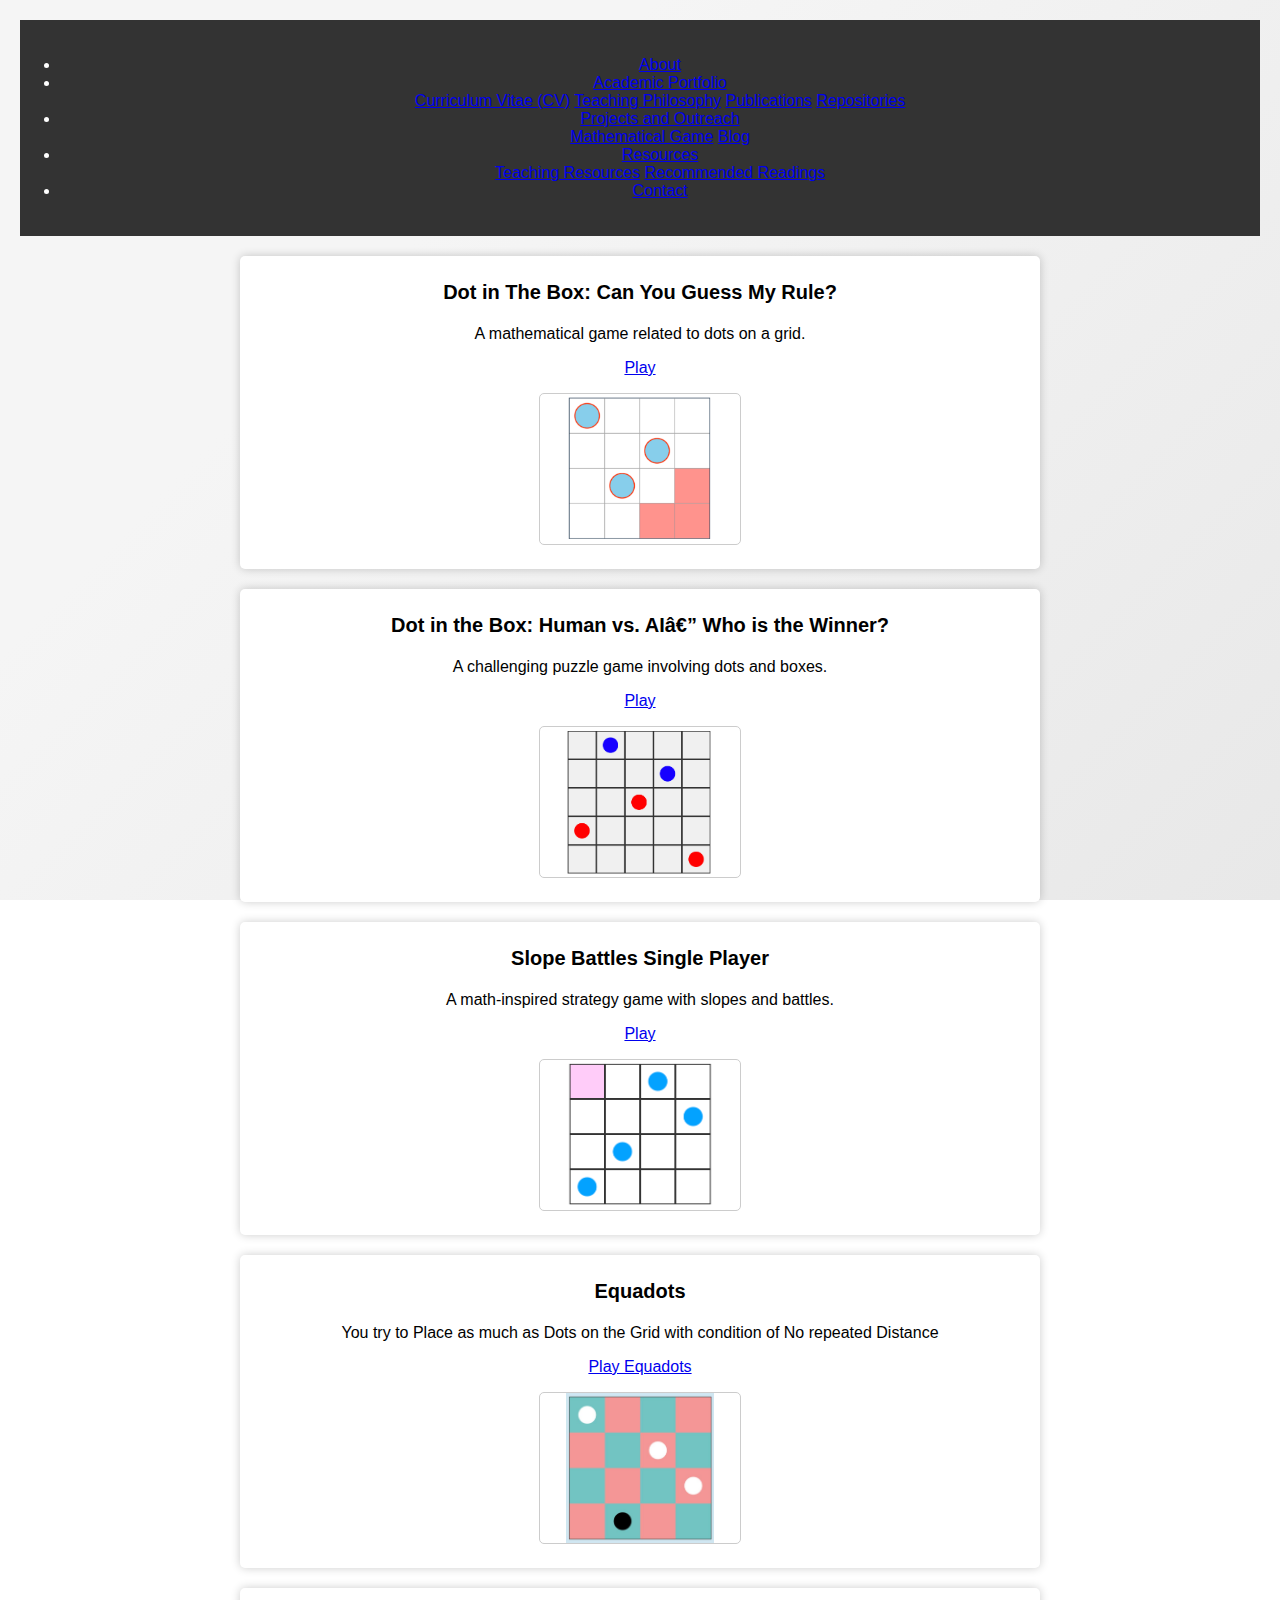
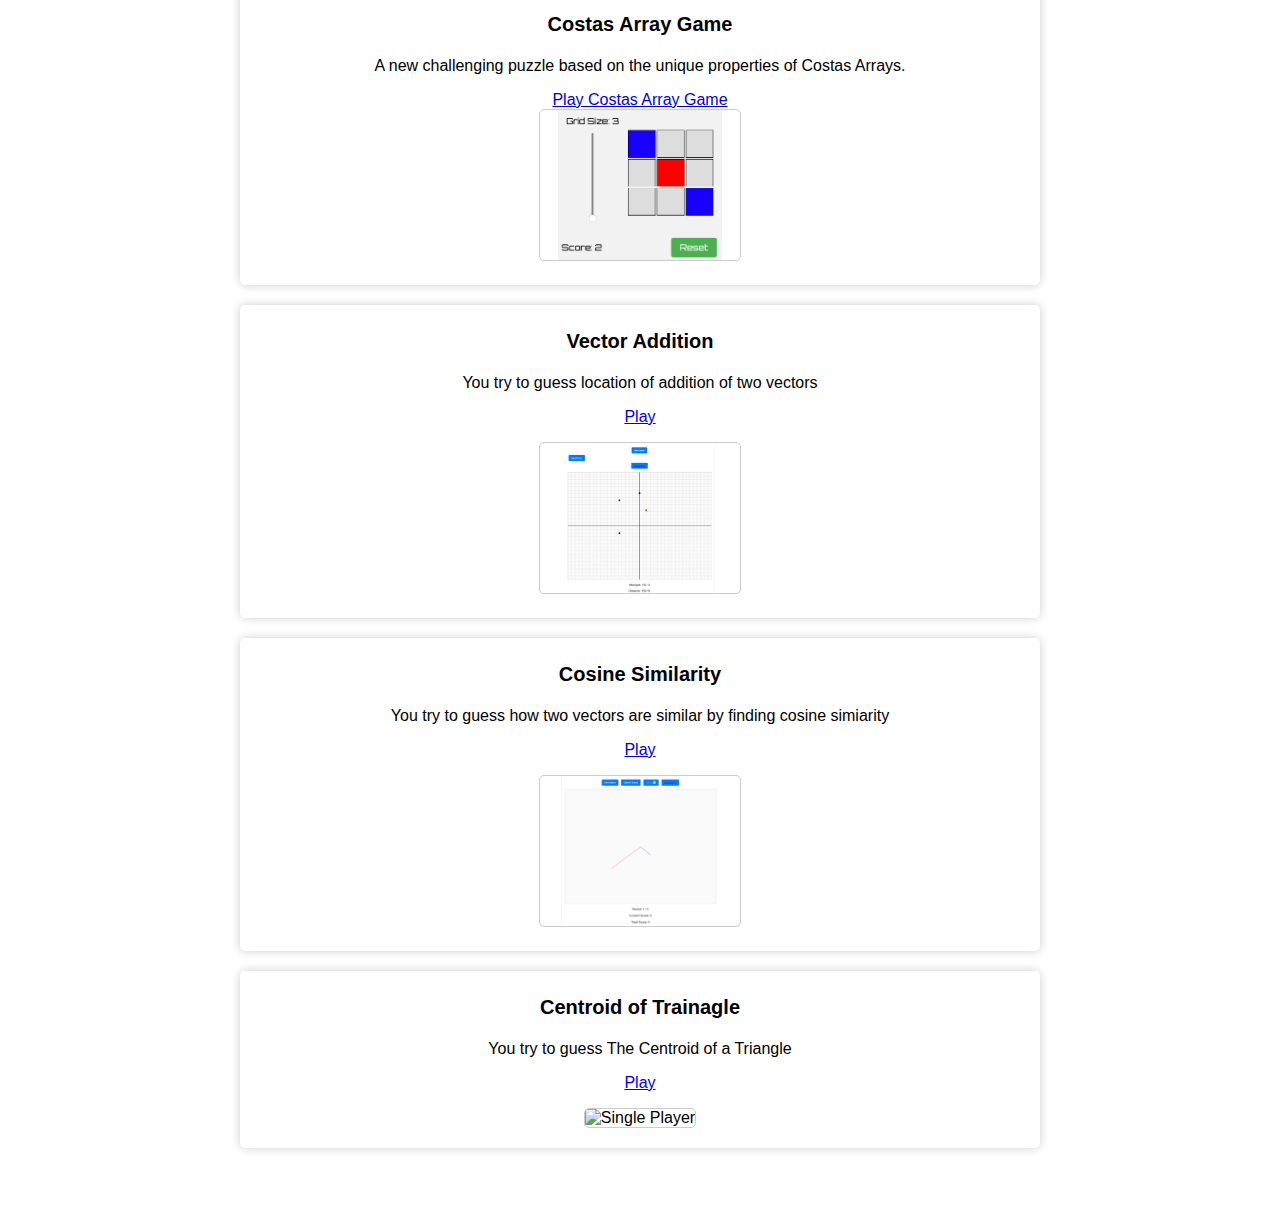
==== games/index.html @ da631aa3 "Update index.html" ====
<!DOCTYPE html>
<html>
<head>
    <title>Math Games</title>
    <style>
        body {
            font-family: Arial, sans-serif;
            background-color: #f7f7f7;
            margin: 0;
            padding: 0;
        }

        header {
            background-color: #333;
            color: #fff;
            text-align: center;
            padding: 20px 0;
        }

        h1 {
            margin: 0;
        }

        .container {
            max-width: 800px;
            margin: 0 auto;
            padding: 20px;
        }

        .game {
            background-color: #fff;
            padding: 20px;
            border-radius: 5px;
            box-shadow: 0 0 10px rgba(0, 0, 0, 0.2);
            text-align: center;
            margin-bottom: 20px;
            transition: transform 0.3s;
        }

        .game:hover {
            transform: translateY(-5px);
        }

        .game h2 {
            font-size: 20px;
            margin-top: 0;
        }

        .game p {
            font-size: 16px;
        }

        .screenshot {
            width: 200px; /* Set a fixed width for all images */
            height: 150px; /* Set a fixed height for all images */
            object-fit: contain; /* Maintain aspect ratio and fit within the specified size */
            border: 1px solid #ccc;
            border-radius: 5px;
        }

        .about-me {
            background-color: #fff;
            padding: 20px;
            border-radius: 5px;
            box-shadow: 0 0 10px rgba(0, 0, 0, 0.2);
            text-align: center;
            margin-bottom: 20px;
        }
    </style>
</head>
<body>
   <head>
    <meta charset="UTF-8">
    <meta name="viewport" content="width=device-width, initial-scale=1.0">
    <title>Math Games</title>
    <link rel="stylesheet" type="text/css" href="../style.css">
</head>
<body>
    <body>
    <header>
        <nav>
            <ul>
                <li><a href="index.html">About</a></li>
                <li class="dropdown">
                    <a href="javascript:void(0)">Academic Portfolio</a>
                    <div class="dropdown-content">
                        <a href="cv.html">Curriculum Vitae (CV)</a>
                        <a href="teaching_philosophy.html">Teaching Philosophy</a>
                        <a href="publications.html">Publications</a>
                        <a href="https://github.com/Reben80" target="_blank">Repositories</a>
                    </div>
                </li>
                <li class="dropdown">
                    <a href="javascript:void(0)">Projects and Outreach</a>
                    <div class="dropdown-content">
                        <a href="games/">Mathematical Game</a>
                        <a href="#blog">Blog</a>
                    </div>
                </li>
                <li class="dropdown">
                    <a href="javascript:void(0)">Resources</a>
                    <div class="dropdown-content">
                        <!-- Add links to your teaching resources and recommended readings here -->
                        <a href="#resources">Teaching Resources</a>
                        <a href="#readings">Recommended Readings</a>
                    </div>
                </li>
                <!-- Gallery and Contact can be single items if they do not have submenus -->
                <!-- Add Gallery here if you decide to include it -->
                <li><a href="#contact">Contact</a></li>
            </ul>
        </nav>
    </header>

    <div class="container">
        <div class="game">
            <h2> Dot in The Box: Can You Guess My Rule?</h2>
            <p>A mathematical game related to dots on a grid.</p>
            <p><a href="https://reben80.github.io/DOTintBoxMax/">Play</a></p>
            <img src="screenshot_dotintboxmax.jpg" alt="Screenshot of DOTintBoxMax" class="screenshot">
        </div>
        
        <div class="game">
            <h2>Dot in the Box: Human vs. AI— Who is the Winner? </h2>
            <p>A challenging puzzle game involving dots and boxes.</p>
            <p><a href="https://reben80.github.io/DotsInBox/">Play </a></p>
            <img src="screenshot_dotsinbox.jpg" alt="Screenshot of DotsInBox" class="screenshot">
        </div>

        <div class="game">
            <h2>Slope Battles Single Player</h2>
            <p>A math-inspired strategy game with slopes and battles.</p>
            <p><a href="https://reben80.github.io/SlopeBattles/">Play </a></p>
            <img src="screenshot_slopebattles.jpg" alt="Screenshot of Slope Battles Single Player" class="screenshot">
        </div>
    
       <div class="game">
            <h2>Equadots  </h2>
            <p>You try to Place as much as Dots on the Grid with condition of No repeated Distance</p>
            <p><a href="https://reben80.github.io/Dquadots/">Play Equadots</a></p>
            <img src="equadots.JPG" alt="Single Player" class="screenshot">
        </div>

    <div class="game">
    <h2>Costas Array Game</h2>
    <p>A new challenging puzzle based on the unique properties of Costas Arrays.</p>
    <a href="costas-array-game.html">Play Costas Array Game</a>
    <div class="game-image">
        <img src="costasarray.jpg" alt="Screenshot of Costas Array Game" class="screenshot">
    </div>
</div>
   
   <div class="game">
            <h2> Vector Addition</h2>
            <p>You try to guess location of addition of two vectors</p>
            <p><a href="vector_addition.html">Play </a></p>
            <img src="vector_addition.png" alt="Single Player" class="screenshot">
    </div>
    
     <div class="game">
            <h2> Cosine Similarity</h2>
            <p>You try to guess how two vectors are similar by finding cosine simiarity</p>
            <p><a href="cosine_similarity.html">Play </a></p>
            <img src="cosine_similarty.png" alt="Single Player" class="screenshot">
    </div>

     <div class="game">
            <h2> Centroid of Trainagle </h2>
            <p>You try to guess The Centroid of a Triangle</p>
            <p><a href="centroid-finder-game.html">Play </a></p>
            <img src="centroid_of_triangle.JPG" alt="Single Player" class="screenshot">
    </div>
    
</body>
</html>
---- style.css ----
body {
    font-family: 'Arial', sans-serif;
    text-align: center;
    margin: 20px;
    background: #f5f5f5;
    background: linear-gradient(135deg, #f5f5f5 30%, #e8e8e8 100%);
    background-size: cover;
    background-attachment: fixed;
}

h2, label, button, #result {
    margin: 10px;
    padding: 5px;
}

canvas {
    display: block;
    margin: 20px auto;
    border: 2px solid #ddd;
    border-radius: 5px;
    box-shadow: 0px 0px 8px #aaa;
    background-color: #3e95716e; /* Adds a light grey background to the canvas */
}

button {
    background-color: #d90cfd;
    color: white;
    padding: 10px 15px;
    border: none;
    border-radius: 5px;
    cursor: pointer;
    transition: background-color 0.3s;
}

button:hover {
    background-color: hsla(256, 100%, 35%, 0.934);
}

input[type="checkbox"] {
    margin-right: 10px;
}

#result {
    margin-top: 20px;
    font-size: 18px;
    color: #555;
}

label {
    display: block;
    margin: 20px auto;
    font-size: 16px;
}
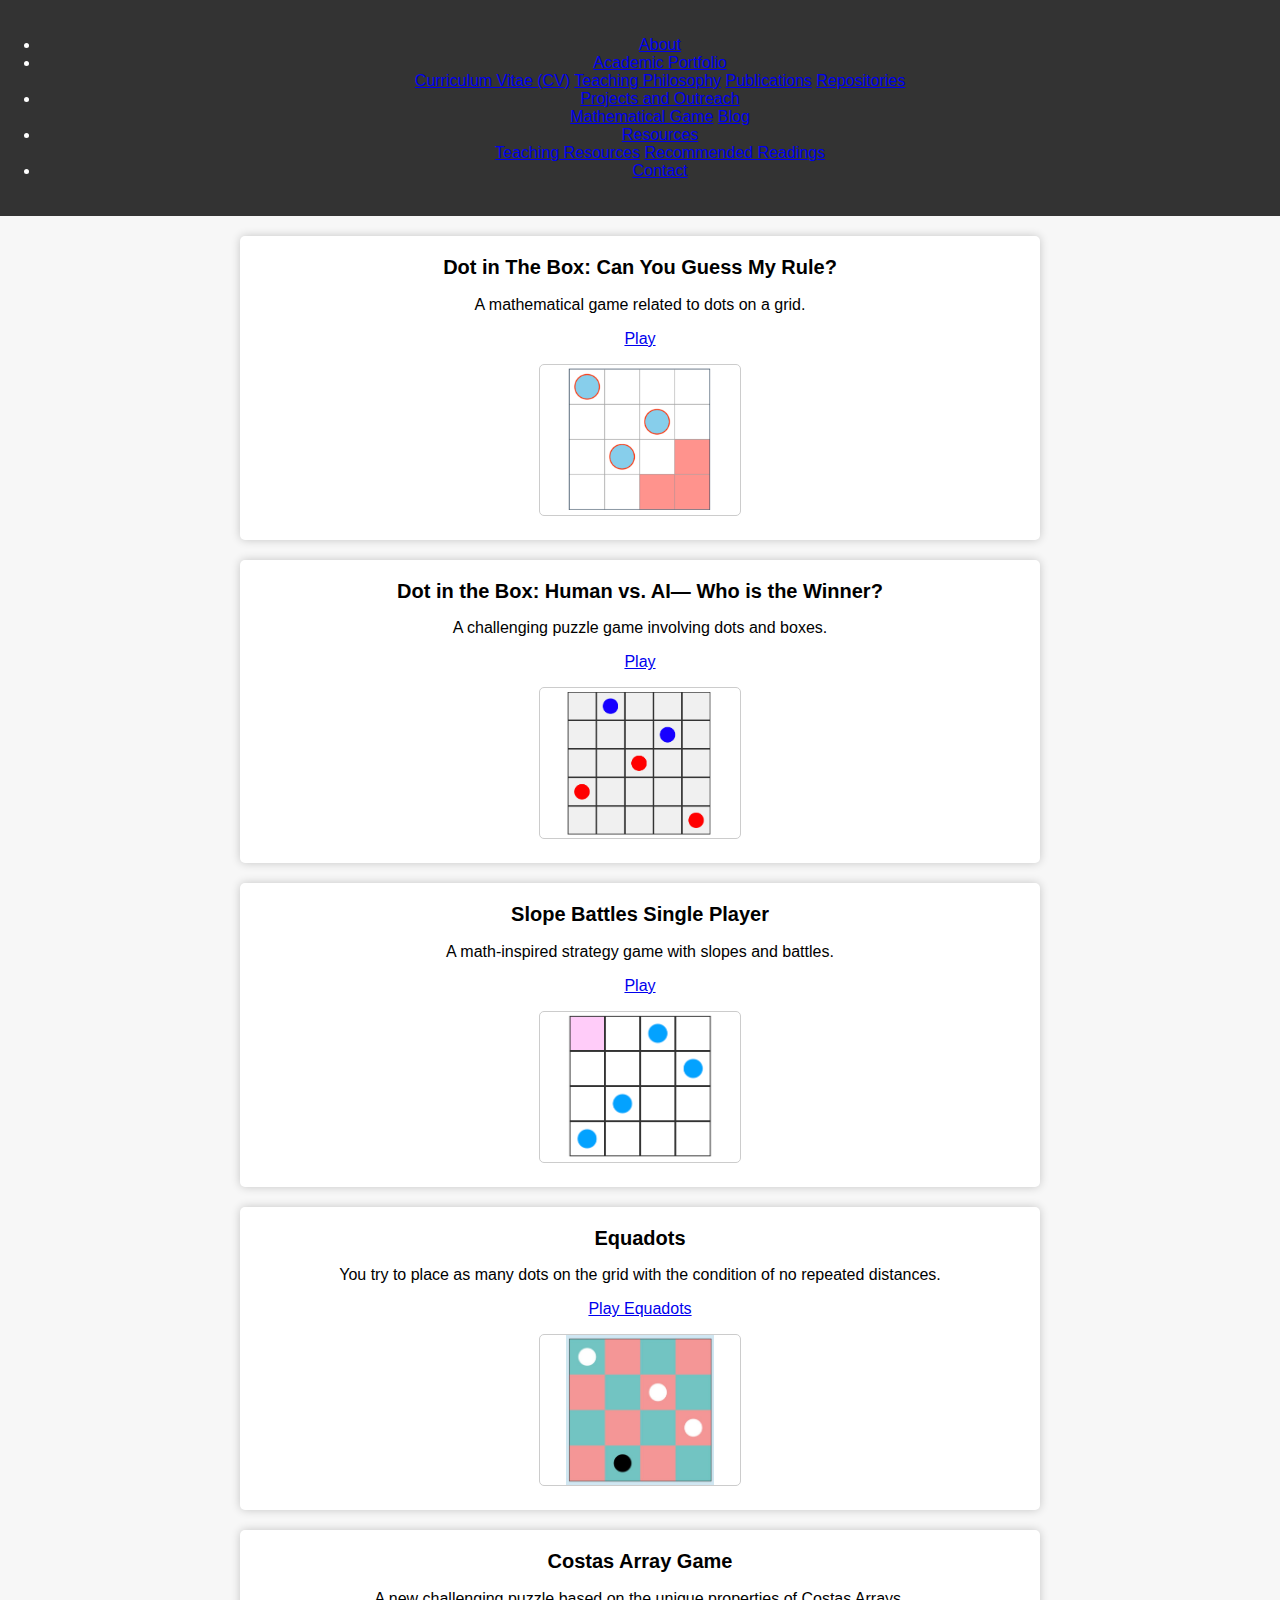
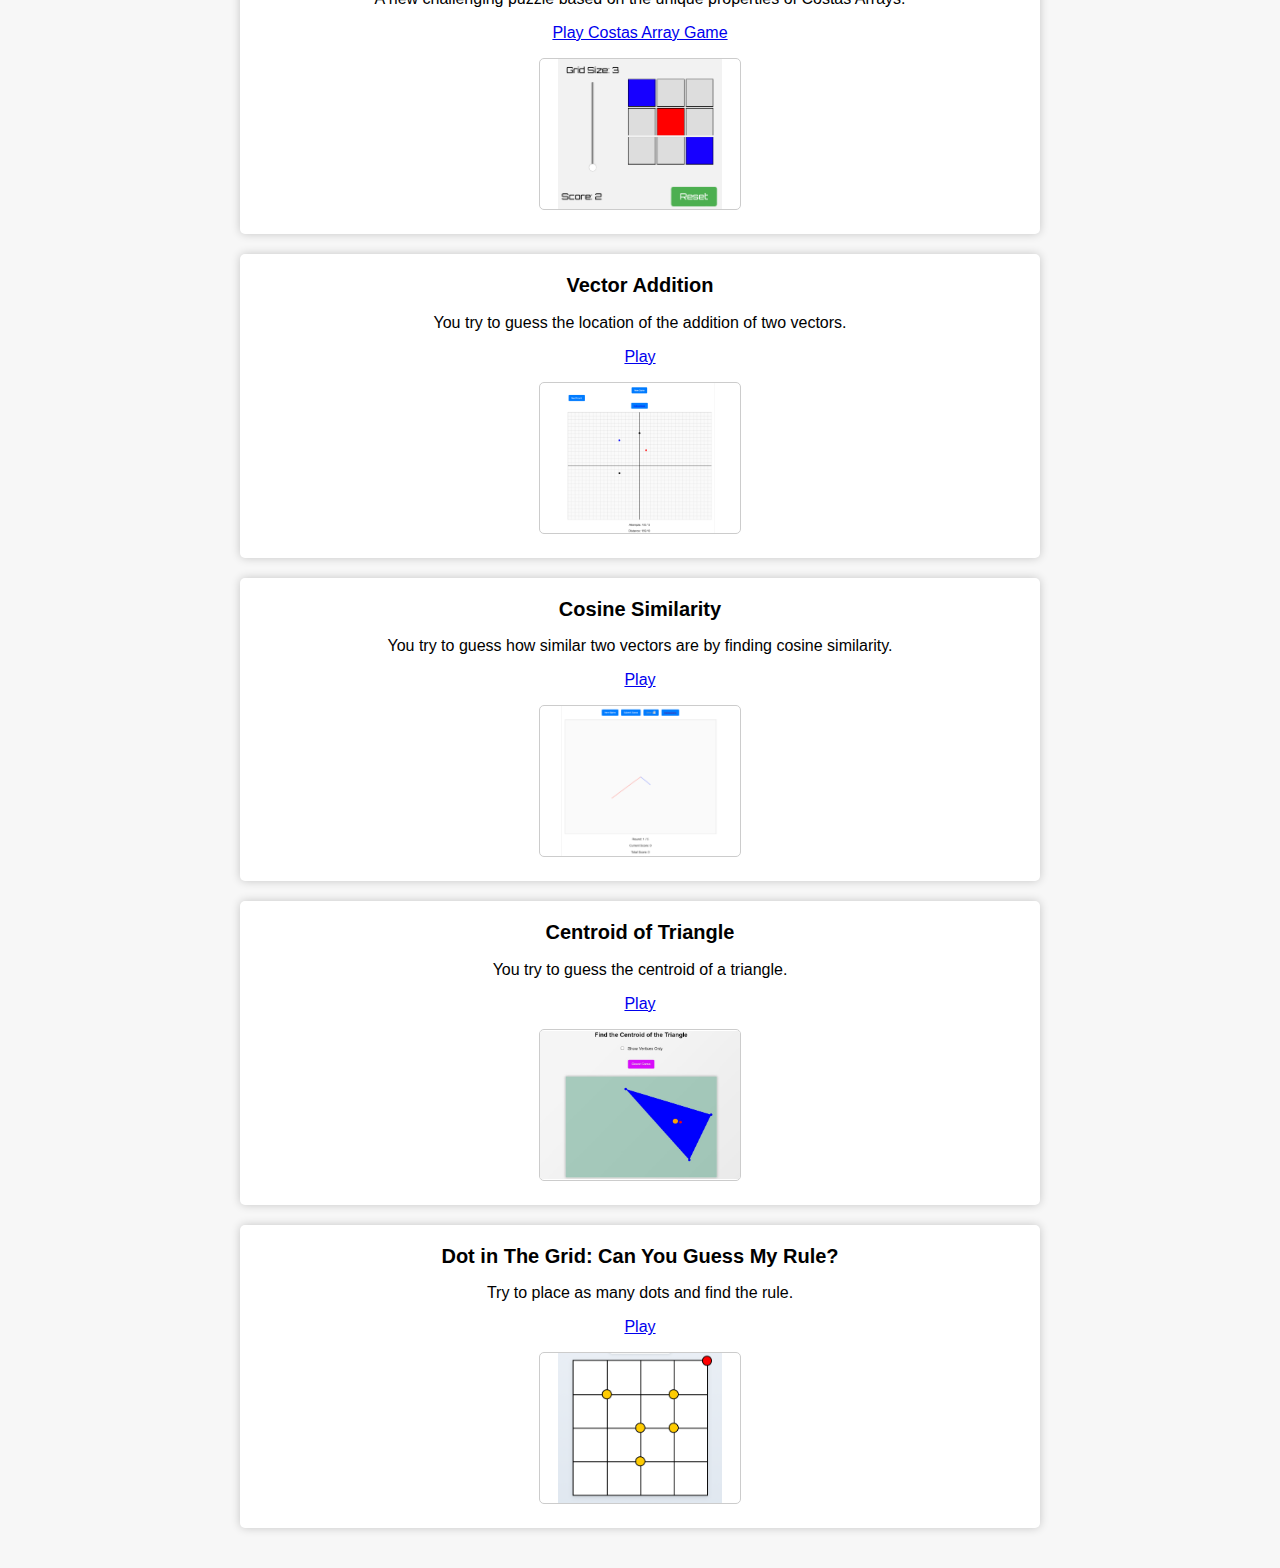
==== commit cee4e989: "Update index.html" ====
--- a/games/index.html
+++ b/games/index.html
@@ -69,14 +69,6 @@
     </style>
 </head>
 <body>
-   <head>
-    <meta charset="UTF-8">
-    <meta name="viewport" content="width=device-width, initial-scale=1.0">
-    <title>Math Games</title>
-    <link rel="stylesheet" type="text/css" href="../style.css">
-</head>
-<body>
-    <body>
     <header>
         <nav>
             <ul>
@@ -105,71 +97,77 @@
                         <a href="#readings">Recommended Readings</a>
                     </div>
                 </li>
-                <!-- Gallery and Contact can be single items if they do not have submenus -->
-                <!-- Add Gallery here if you decide to include it -->
                 <li><a href="#contact">Contact</a></li>
             </ul>
         </nav>
     </header>
 
     <div class="container">
+        <!-- Existing game sections -->
+
         <div class="game">
-            <h2> Dot in The Box: Can You Guess My Rule?</h2>
+            <h2>Dot in The Box: Can You Guess My Rule?</h2>
             <p>A mathematical game related to dots on a grid.</p>
             <p><a href="https://reben80.github.io/DOTintBoxMax/">Play</a></p>
             <img src="screenshot_dotintboxmax.jpg" alt="Screenshot of DOTintBoxMax" class="screenshot">
         </div>
         
         <div class="game">
-            <h2>Dot in the Box: Human vs. AI— Who is the Winner? </h2>
+            <h2>Dot in the Box: Human vs. AI— Who is the Winner?</h2>
             <p>A challenging puzzle game involving dots and boxes.</p>
-            <p><a href="https://reben80.github.io/DotsInBox/">Play </a></p>
+            <p><a href="https://reben80.github.io/DotsInBox/">Play</a></p>
             <img src="screenshot_dotsinbox.jpg" alt="Screenshot of DotsInBox" class="screenshot">
         </div>
 
         <div class="game">
             <h2>Slope Battles Single Player</h2>
             <p>A math-inspired strategy game with slopes and battles.</p>
-            <p><a href="https://reben80.github.io/SlopeBattles/">Play </a></p>
+            <p><a href="https://reben80.github.io/SlopeBattles/">Play</a></p>
             <img src="screenshot_slopebattles.jpg" alt="Screenshot of Slope Battles Single Player" class="screenshot">
         </div>
     
-       <div class="game">
-            <h2>Equadots  </h2>
-            <p>You try to Place as much as Dots on the Grid with condition of No repeated Distance</p>
+        <div class="game">
+            <h2>Equadots</h2>
+            <p>You try to place as many dots on the grid with the condition of no repeated distances.</p>
             <p><a href="https://reben80.github.io/Dquadots/">Play Equadots</a></p>
             <img src="equadots.JPG" alt="Single Player" class="screenshot">
         </div>
 
-    <div class="game">
-    <h2>Costas Array Game</h2>
-    <p>A new challenging puzzle based on the unique properties of Costas Arrays.</p>
-    <a href="costas-array-game.html">Play Costas Array Game</a>
-    <div class="game-image">
-        <img src="costasarray.jpg" alt="Screenshot of Costas Array Game" class="screenshot">
+        <div class="game">
+            <h2>Costas Array Game</h2>
+            <p>A new challenging puzzle based on the unique properties of Costas Arrays.</p>
+            <p><a href="costas-array-game.html">Play Costas Array Game</a></p>
+            <img src="costasarray.jpg" alt="Screenshot of Costas Array Game" class="screenshot">
+        </div>
+   
+        <div class="game">
+            <h2>Vector Addition</h2>
+            <p>You try to guess the location of the addition of two vectors.</p>
+            <p><a href="vector_addition.html">Play</a></p>
+            <img src="vector_addition.png" alt="Single Player" class="screenshot">
+        </div>
+    
+        <div class="game">
+            <h2>Cosine Similarity</h2>
+            <p>You try to guess how similar two vectors are by finding cosine similarity.</p>
+            <p><a href="cosine_similarity.html">Play</a></p>
+            <img src="cosine_similarty.png" alt="Single Player" class="screenshot">
+        </div>
+
+        <div class="game">
+            <h2>Centroid of Triangle</h2>
+            <p>You try to guess the centroid of a triangle.</p>
+            <p><a href="centroid-finder-game.html">Play</a></p>
+            <img src="centroid_of_triangle.JPG" alt="Single Player" class="screenshot">
+        </div>
+
+        <div class="game">
+            <h2>Dot in The Grid: Can You Guess My Rule?</h2>
+            <p>Try to place as many dots and find the rule.</p>
+            <p><a href="NoIIIgame.html">Play</a></p>
+            <img src="NoIIIgame.jpeg" alt="Screenshot of No Three in a Line Game" class="screenshot">
+        </div>
+        
     </div>
-</div>
-   
-   <div class="game">
-            <h2> Vector Addition</h2>
-            <p>You try to guess location of addition of two vectors</p>
-            <p><a href="vector_addition.html">Play </a></p>
-            <img src="vector_addition.png" alt="Single Player" class="screenshot">
-    </div>
-    
-     <div class="game">
-            <h2> Cosine Similarity</h2>
-            <p>You try to guess how two vectors are similar by finding cosine simiarity</p>
-            <p><a href="cosine_similarity.html">Play </a></p>
-            <img src="cosine_similarty.png" alt="Single Player" class="screenshot">
-    </div>
-
-     <div class="game">
-            <h2> Centroid of Trainagle </h2>
-            <p>You try to guess The Centroid of a Triangle</p>
-            <p><a href="centroid-finder-game.html">Play </a></p>
-            <img src="centroid_of_triangle.JPG" alt="Single Player" class="screenshot">
-    </div>
-    
 </body>
 </html>
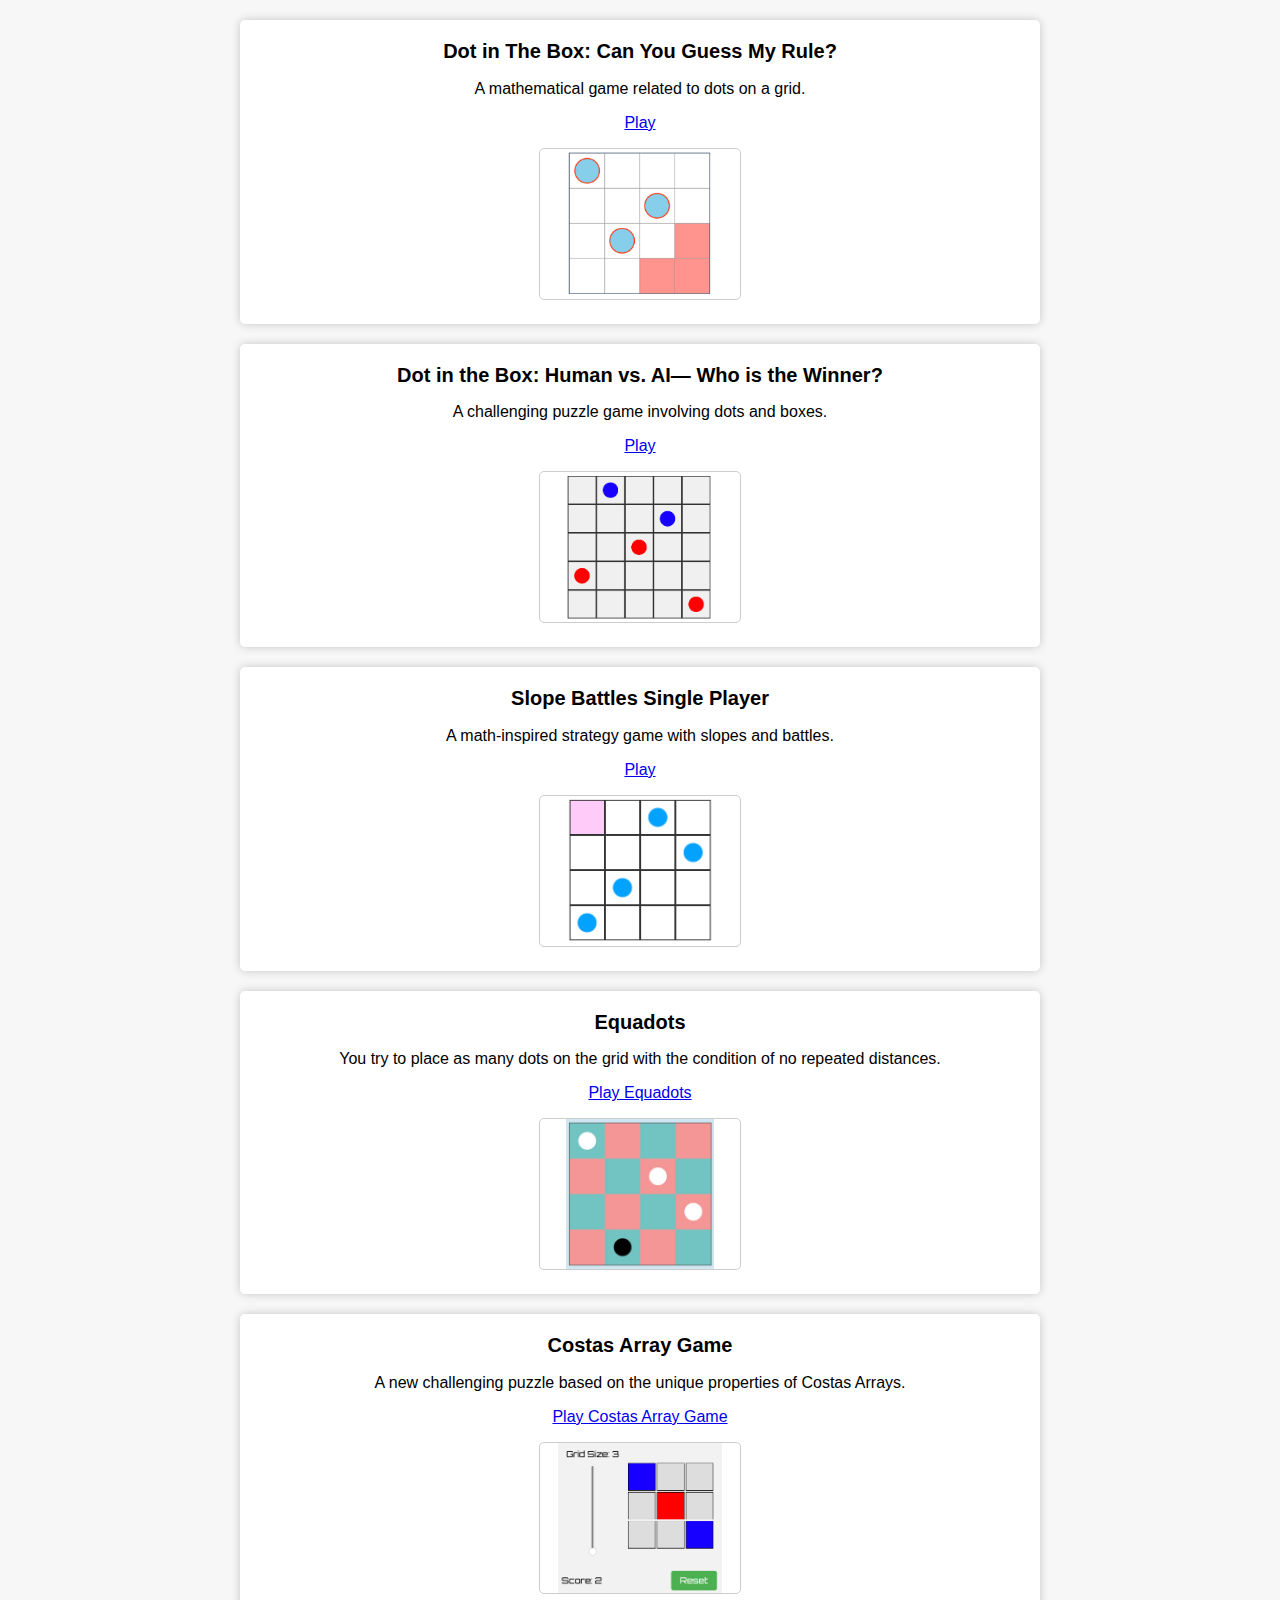
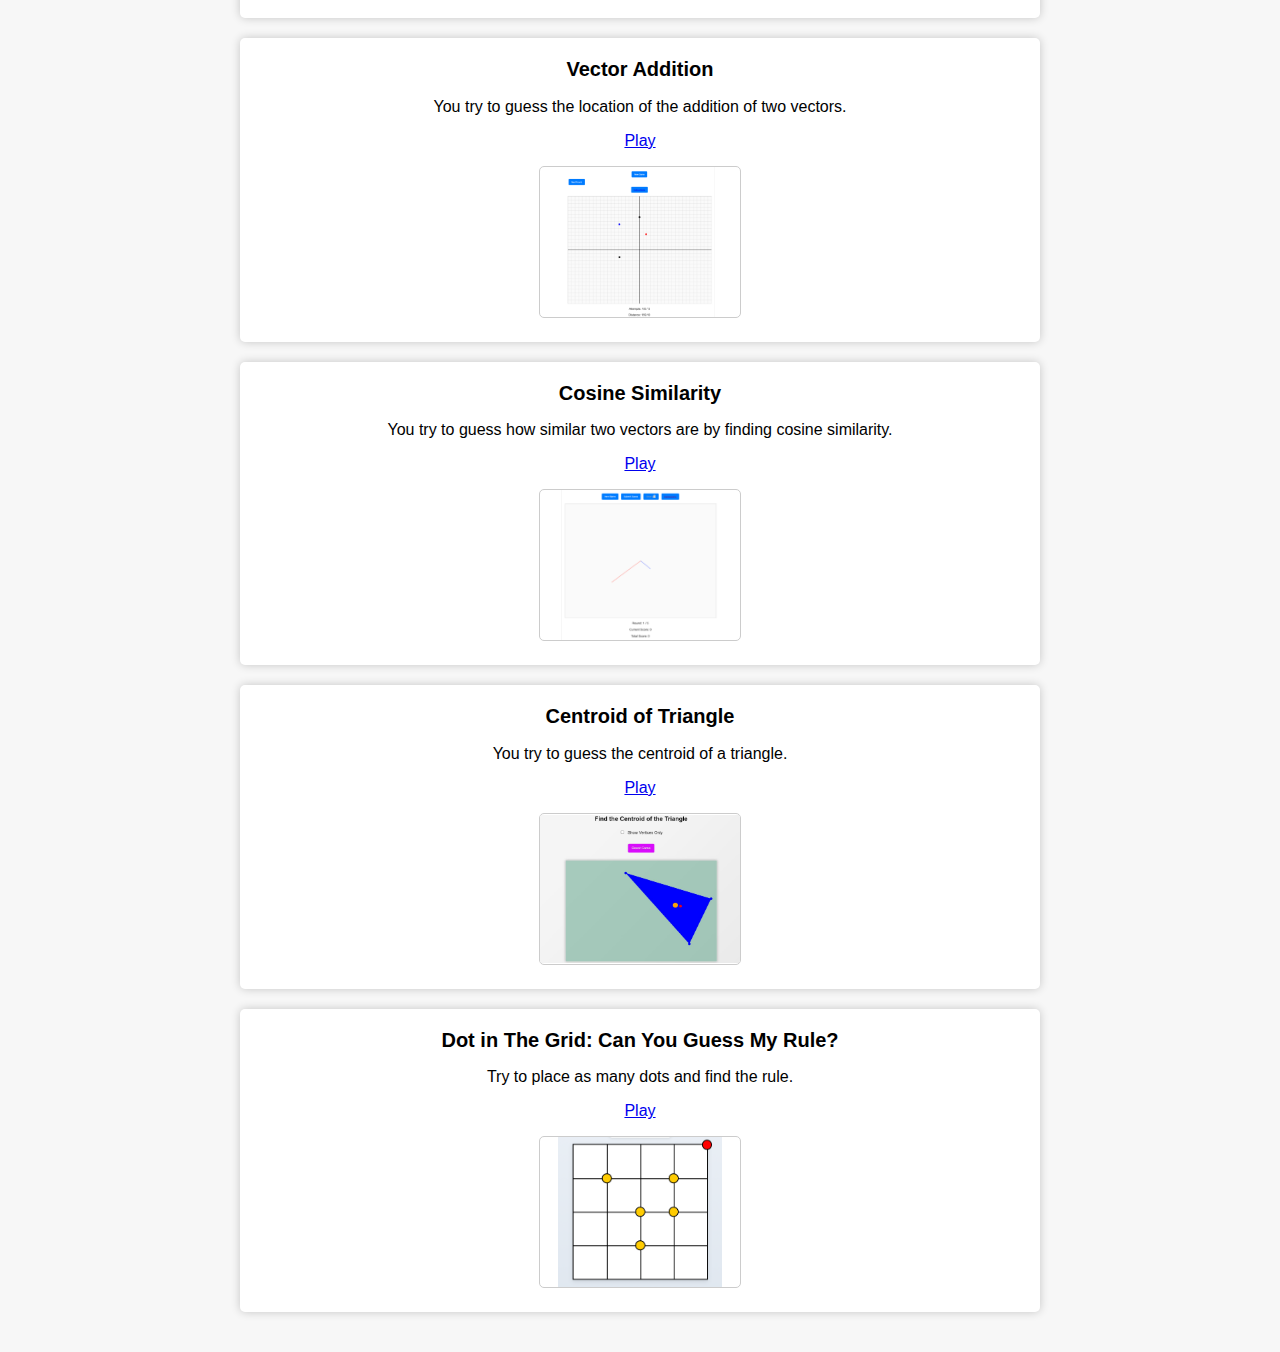
==== commit b1ce9bc5: "Update index.html" ====
--- a/games/index.html
+++ b/games/index.html
@@ -69,39 +69,6 @@
     </style>
 </head>
 <body>
-    <header>
-        <nav>
-            <ul>
-                <li><a href="index.html">About</a></li>
-                <li class="dropdown">
-                    <a href="javascript:void(0)">Academic Portfolio</a>
-                    <div class="dropdown-content">
-                        <a href="cv.html">Curriculum Vitae (CV)</a>
-                        <a href="teaching_philosophy.html">Teaching Philosophy</a>
-                        <a href="publications.html">Publications</a>
-                        <a href="https://github.com/Reben80" target="_blank">Repositories</a>
-                    </div>
-                </li>
-                <li class="dropdown">
-                    <a href="javascript:void(0)">Projects and Outreach</a>
-                    <div class="dropdown-content">
-                        <a href="games/">Mathematical Game</a>
-                        <a href="#blog">Blog</a>
-                    </div>
-                </li>
-                <li class="dropdown">
-                    <a href="javascript:void(0)">Resources</a>
-                    <div class="dropdown-content">
-                        <!-- Add links to your teaching resources and recommended readings here -->
-                        <a href="#resources">Teaching Resources</a>
-                        <a href="#readings">Recommended Readings</a>
-                    </div>
-                </li>
-                <li><a href="#contact">Contact</a></li>
-            </ul>
-        </nav>
-    </header>
-
     <div class="container">
         <!-- Existing game sections -->
 
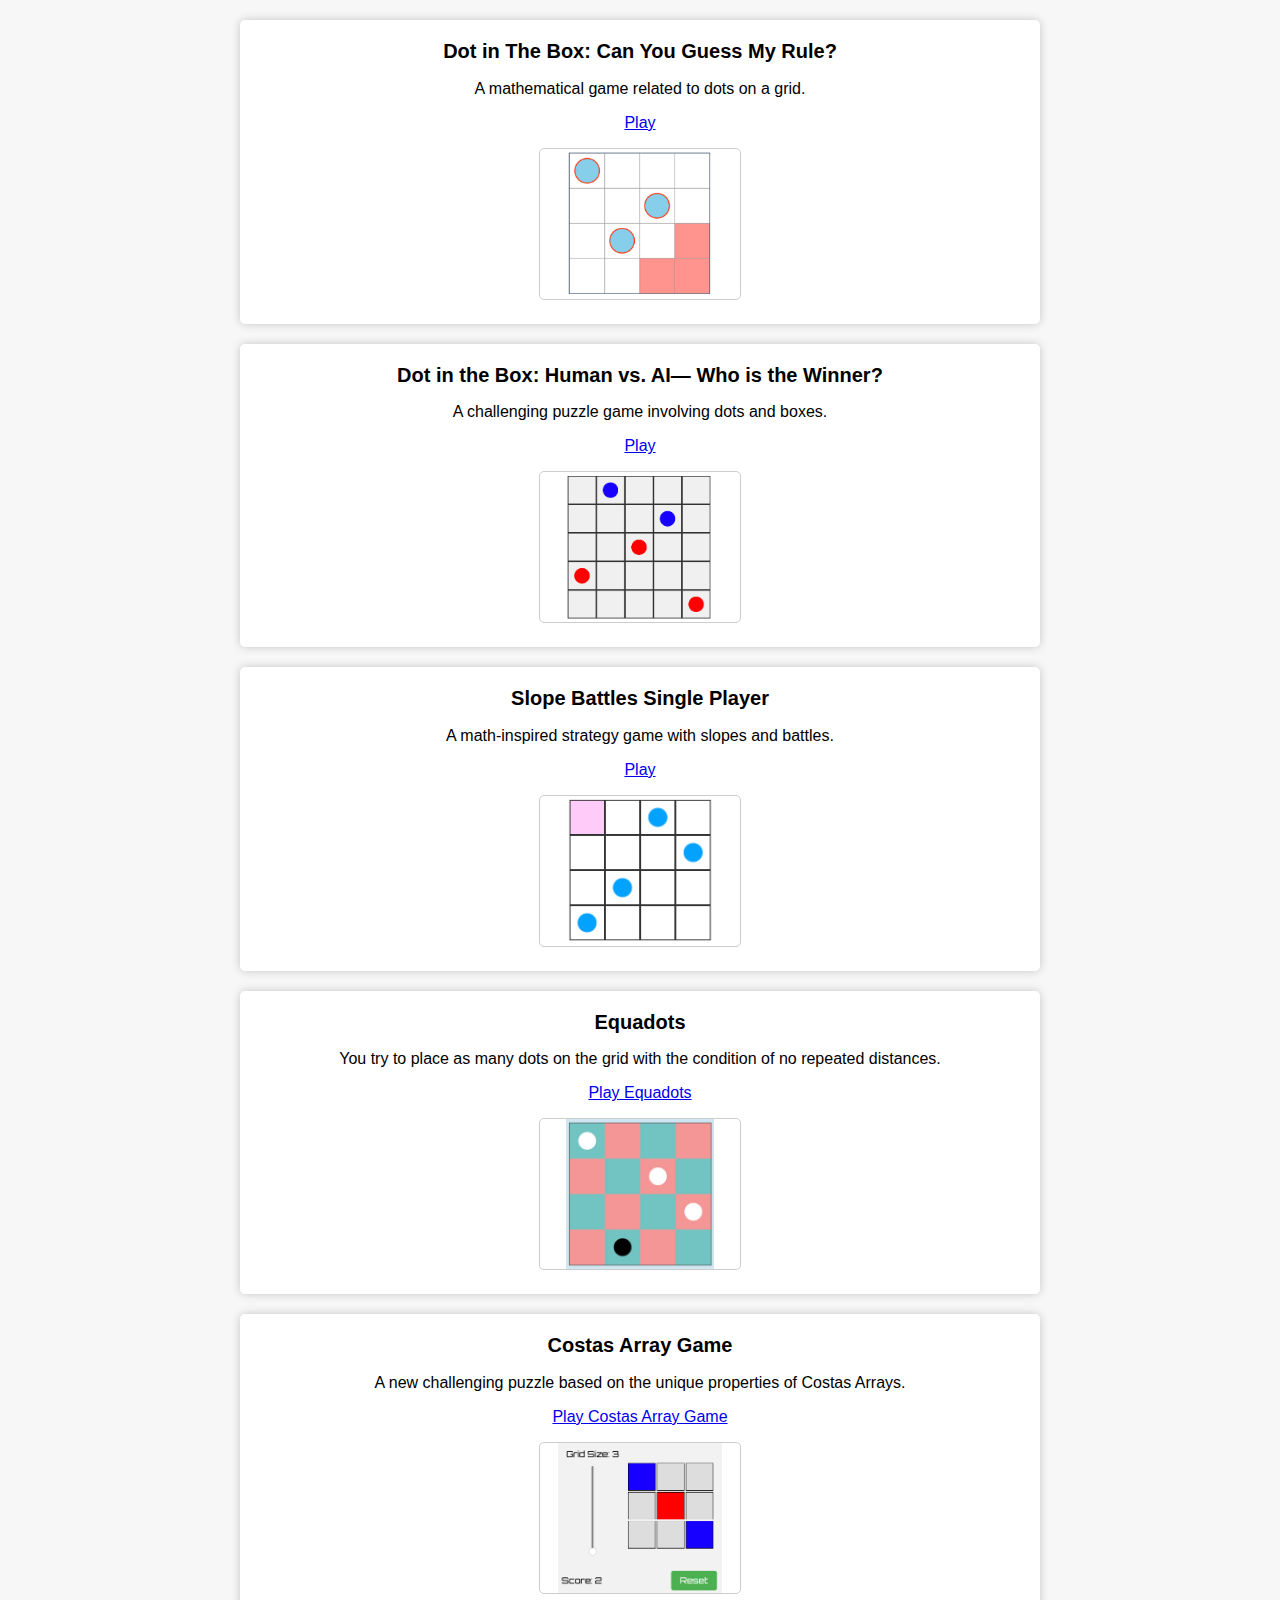
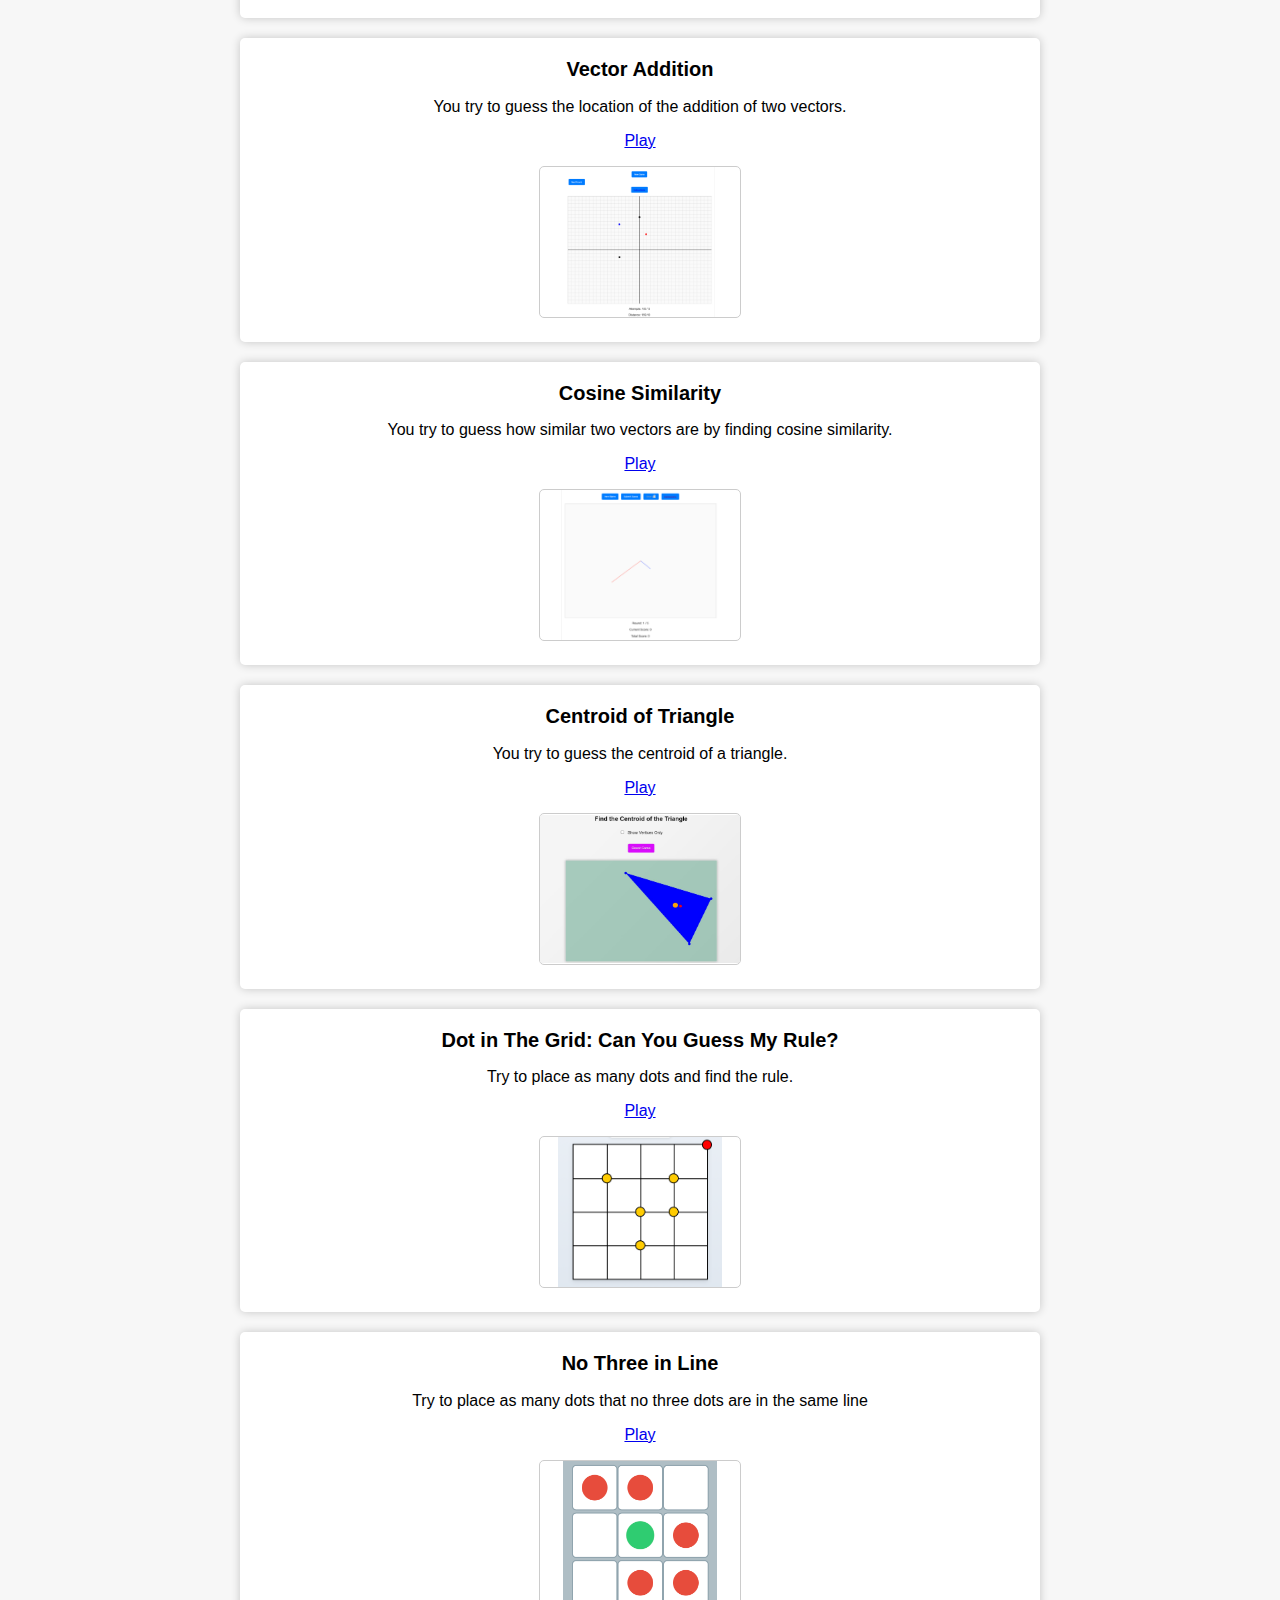
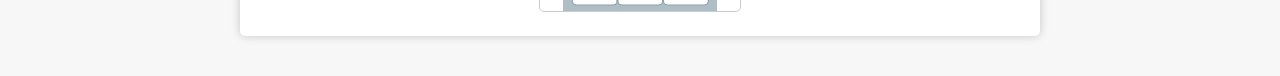
==== commit 1575b2d9: "Update index.html" ====
--- a/games/index.html
+++ b/games/index.html
@@ -134,7 +134,13 @@
             <p><a href="NoIIIgame.html">Play</a></p>
             <img src="NoIIIgame.jpeg" alt="Screenshot of No Three in a Line Game" class="screenshot">
         </div>
-        
+
+        <div class="game">
+            <h2>No Three in Line</h2>
+            <p>Try to place as many dots that no three dots are in the same line</p>
+            <p><a href="no-three-in-a-row.html">Play</a></p>
+            <img src="no-three-in-a-row.jpeg" alt="Screenshot of No Three in a Line Game" class="screenshot">
+        </div>
     </div>
 </body>
 </html>
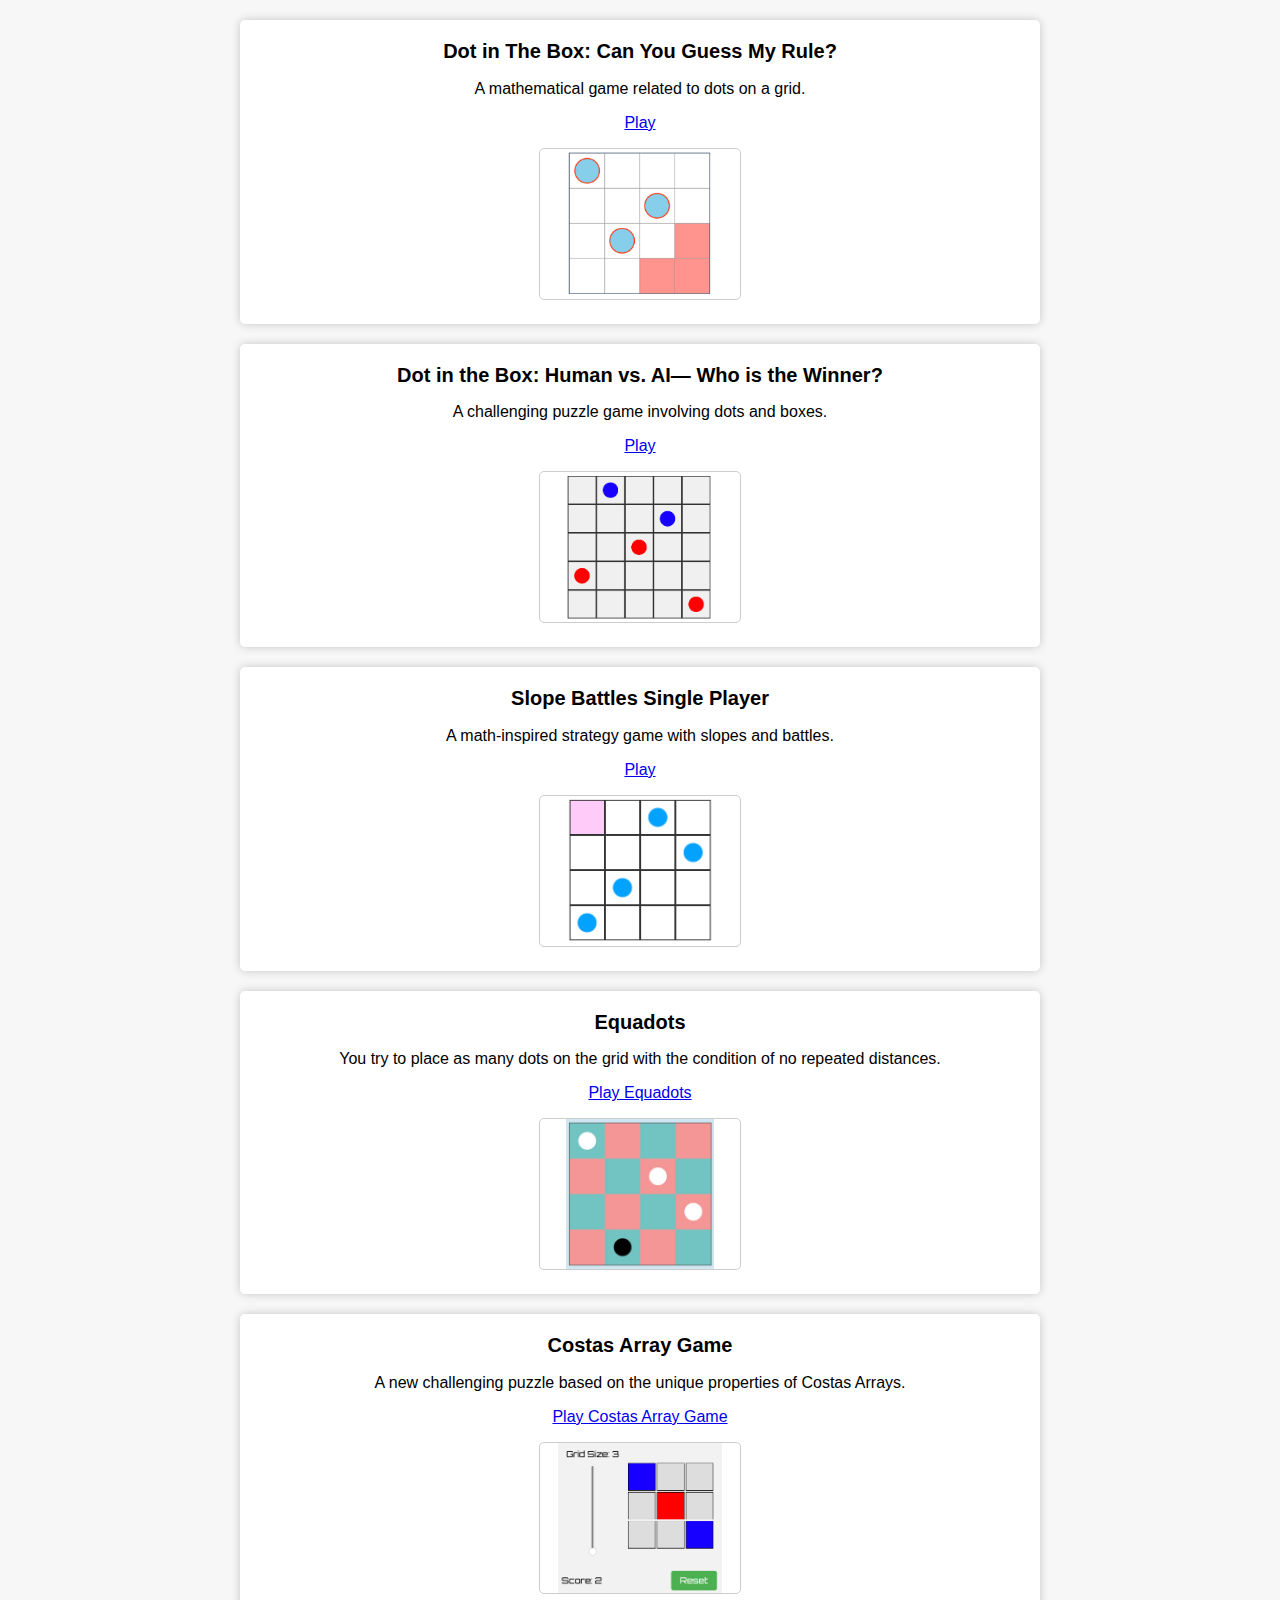
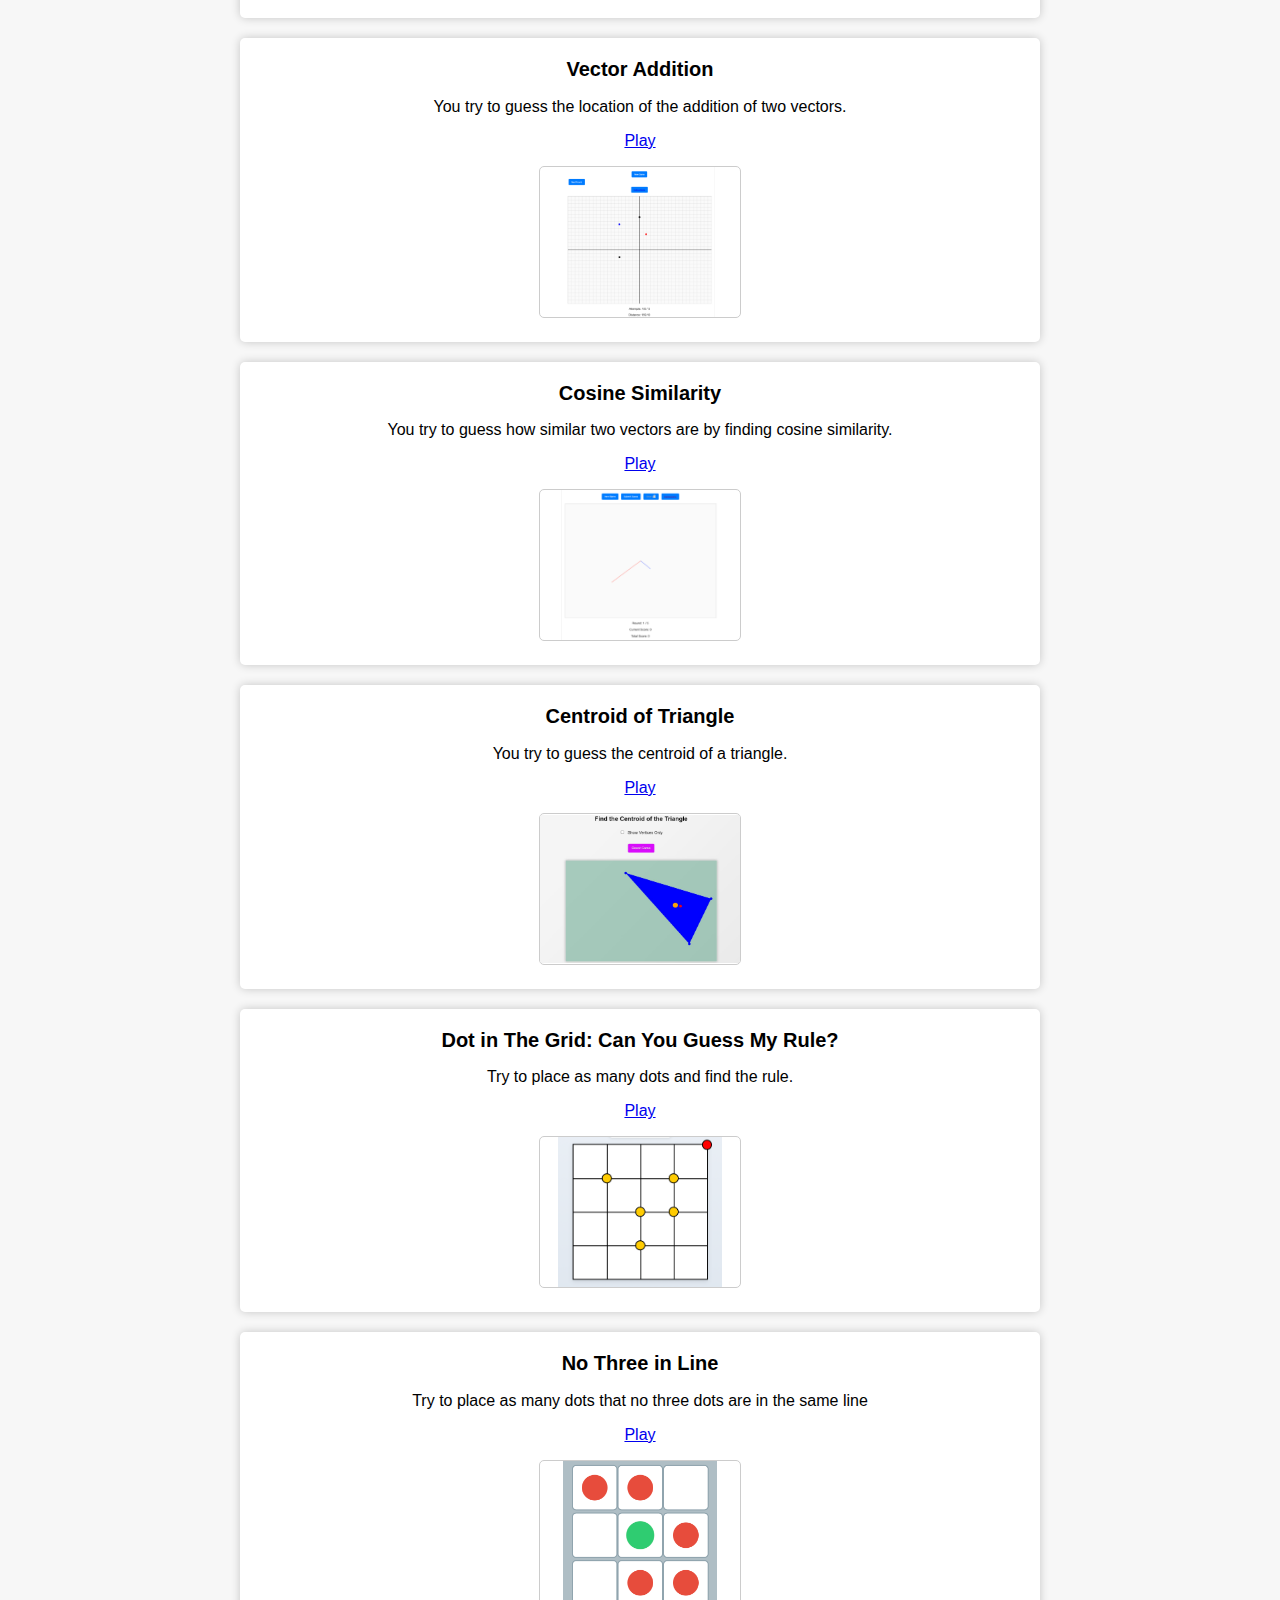
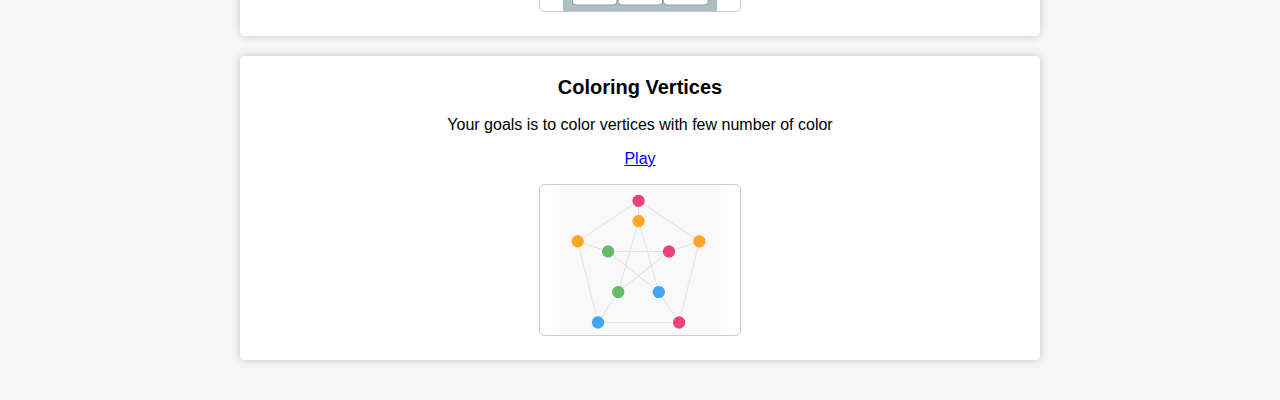
==== commit c29d8480: "Update index.html" ====
--- a/games/index.html
+++ b/games/index.html
@@ -141,6 +141,13 @@
             <p><a href="no-three-in-a-row.html">Play</a></p>
             <img src="no-three-in-a-row.jpeg" alt="Screenshot of No Three in a Line Game" class="screenshot">
         </div>
+
+        <div class="game">
+            <h2>Coloring Vertices</h2>
+            <p>Your goals is to color vertices with few number of color </p>
+            <p><a href="graph-coloring.html">Play</a></p>
+            <img src="graph-coloring.jpeg" alt="Screenshot of No Three in a Line Game" class="screenshot">
+        </div>
     </div>
 </body>
 </html>
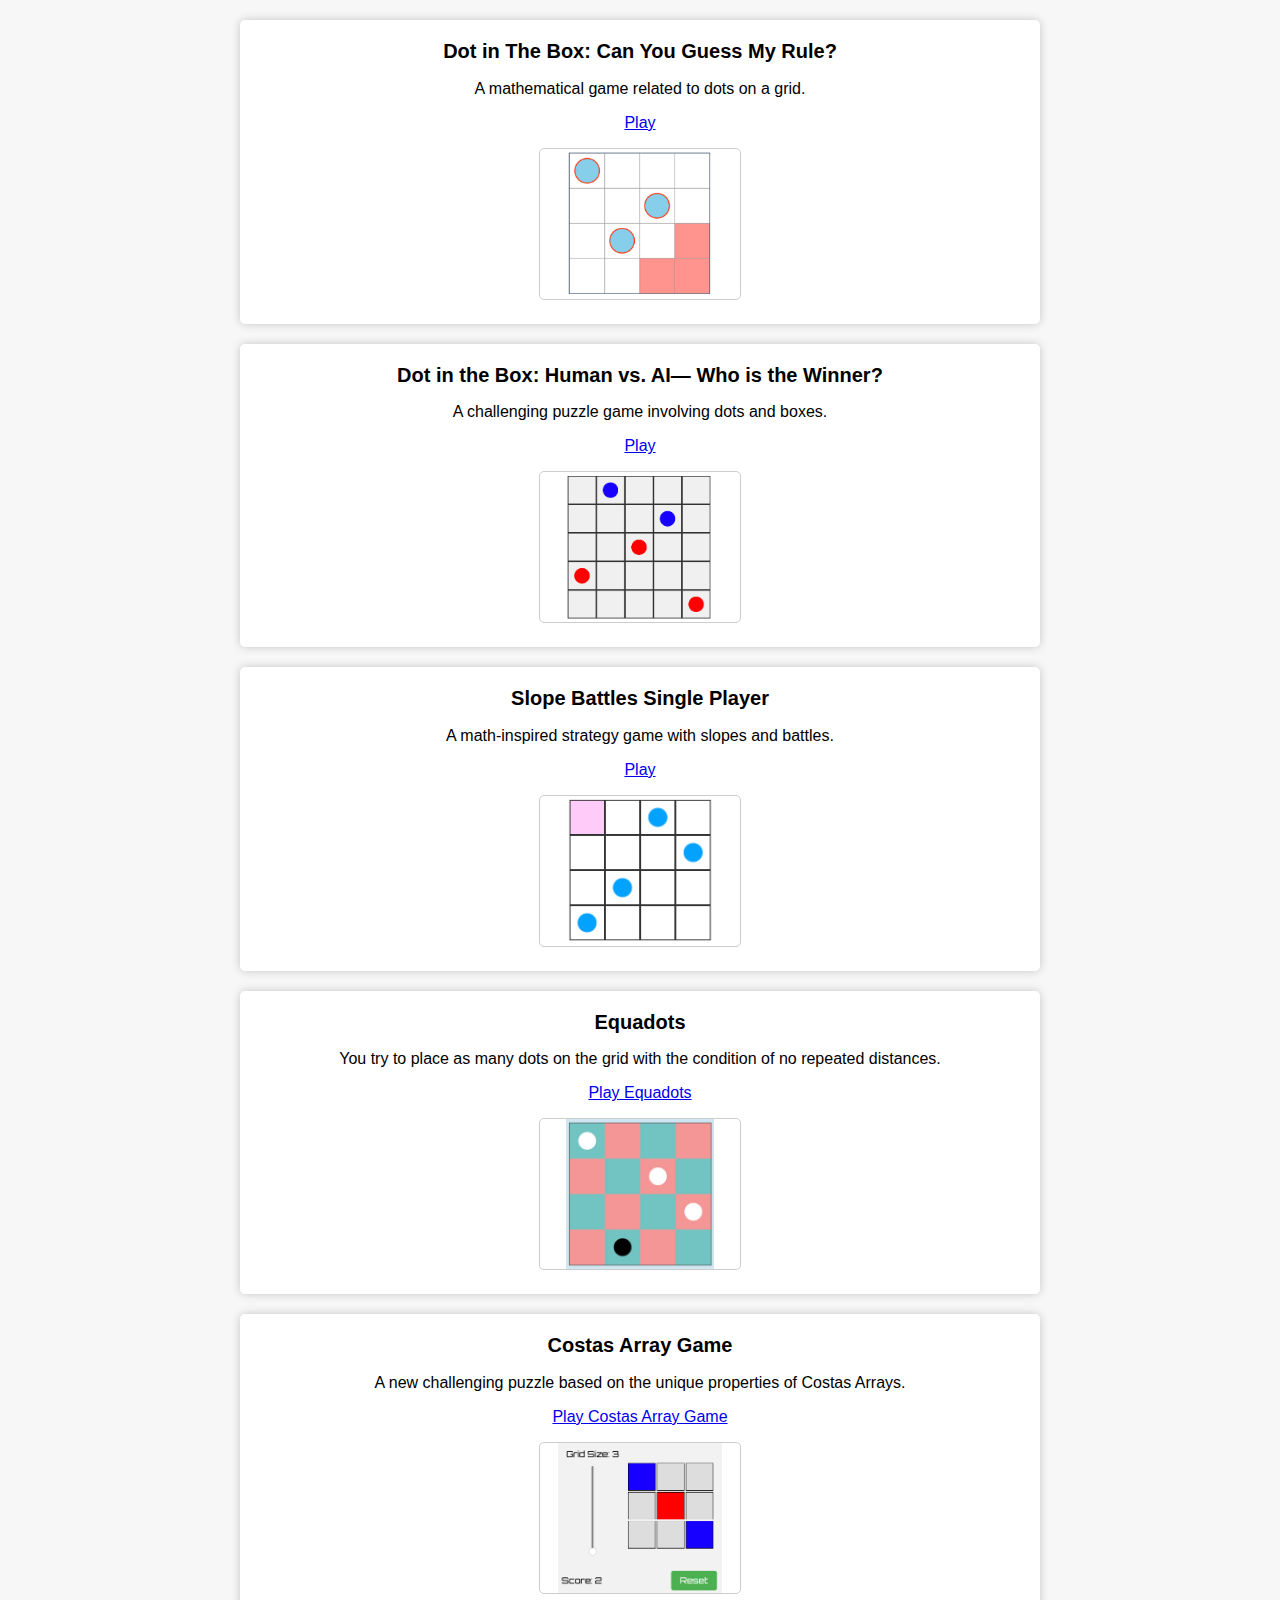
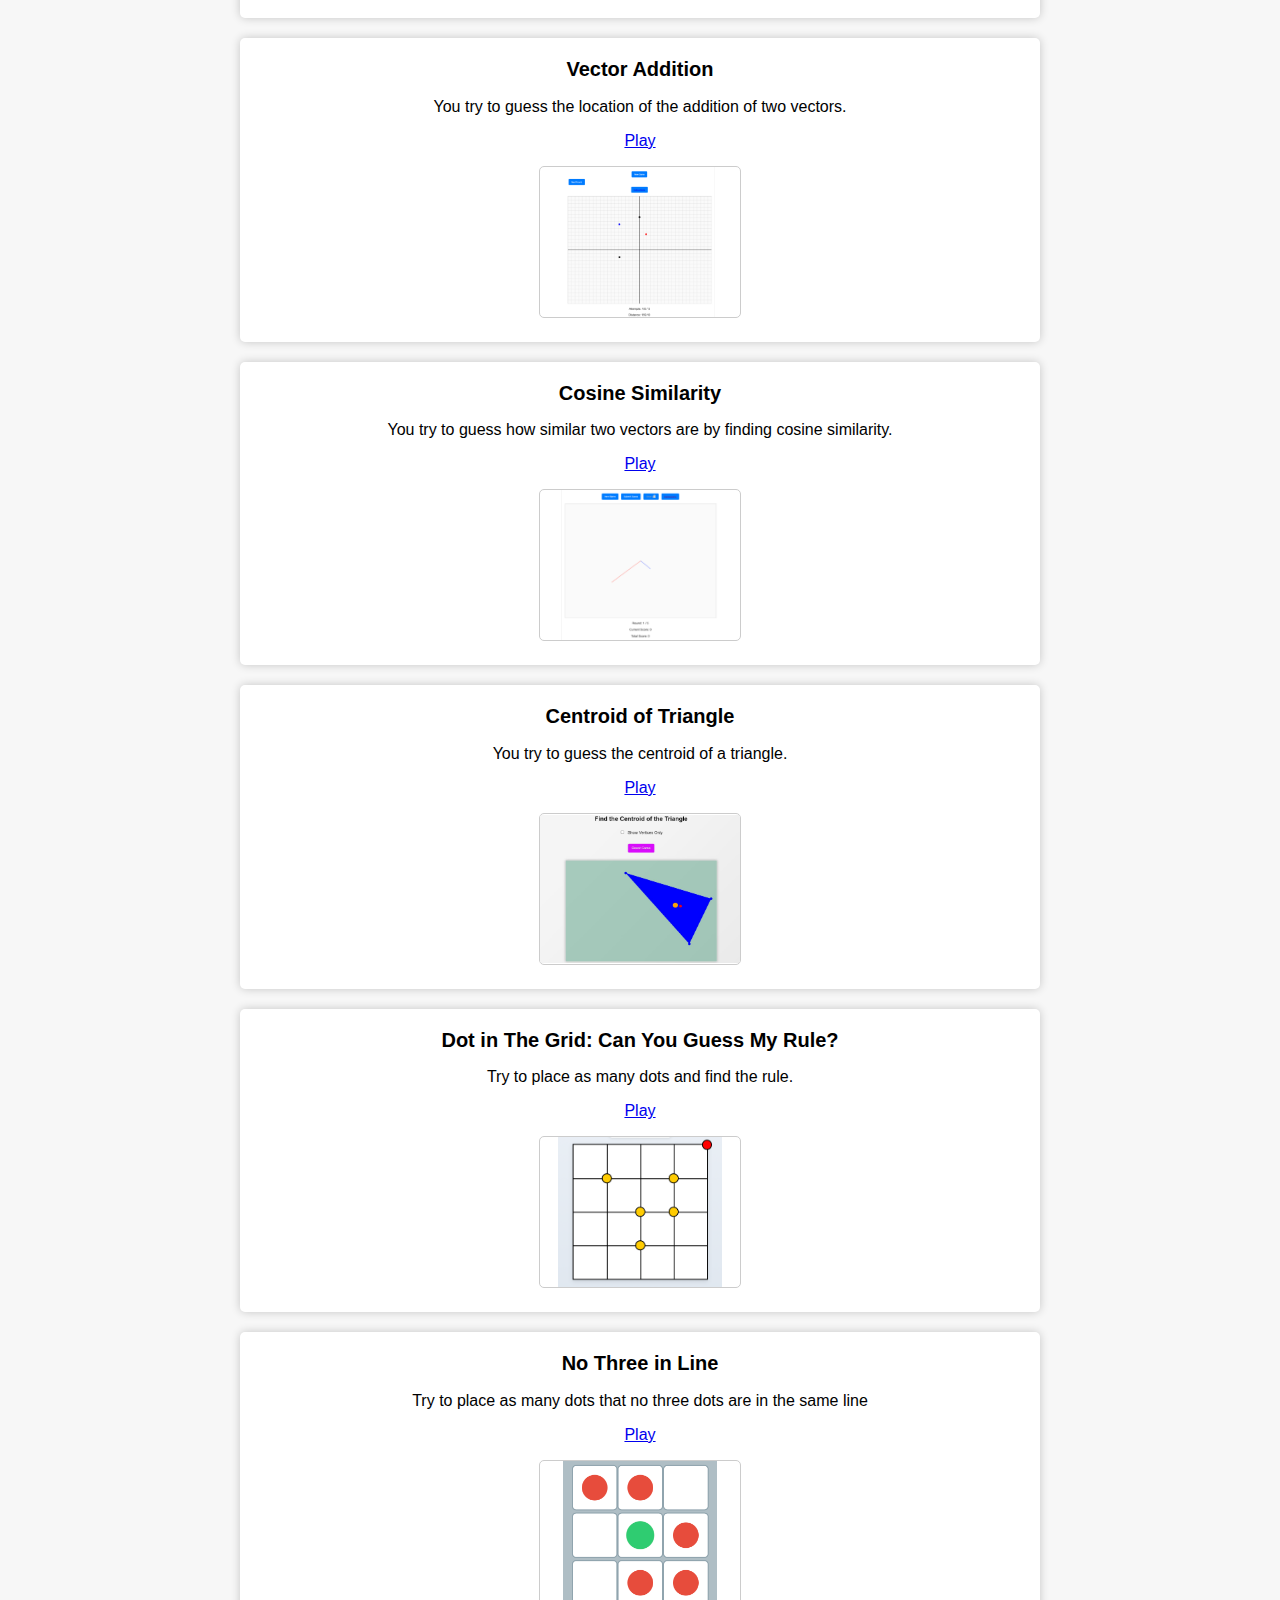
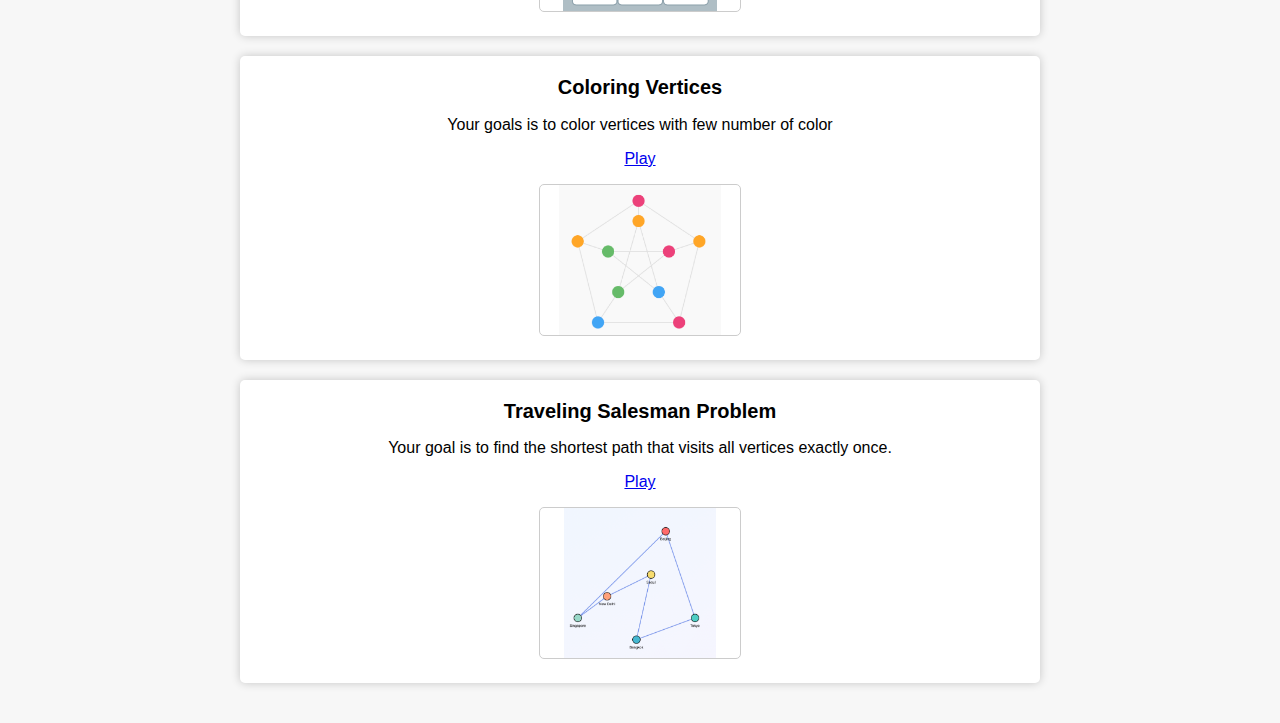
==== commit b9cb2ca4: "Update index.html" ====
--- a/games/index.html
+++ b/games/index.html
@@ -148,6 +148,14 @@
             <p><a href="graph-coloring.html">Play</a></p>
             <img src="graph-coloring.jpeg" alt="Screenshot of No Three in a Line Game" class="screenshot">
         </div>
+
+        <div class="game">
+    <h2>Traveling Salesman Problem</h2>
+    <p>Your goal is to find the shortest path that visits all vertices exactly once.</p>
+    <p><a href="https://traveling-salesman-game.vercel.app" target="_blank">Play</a></p>
+    <img src="TSP.png" alt="Screenshot of Traveling Salesman Problem Game" class="screenshot">
+</div>
+
     </div>
 </body>
 </html>
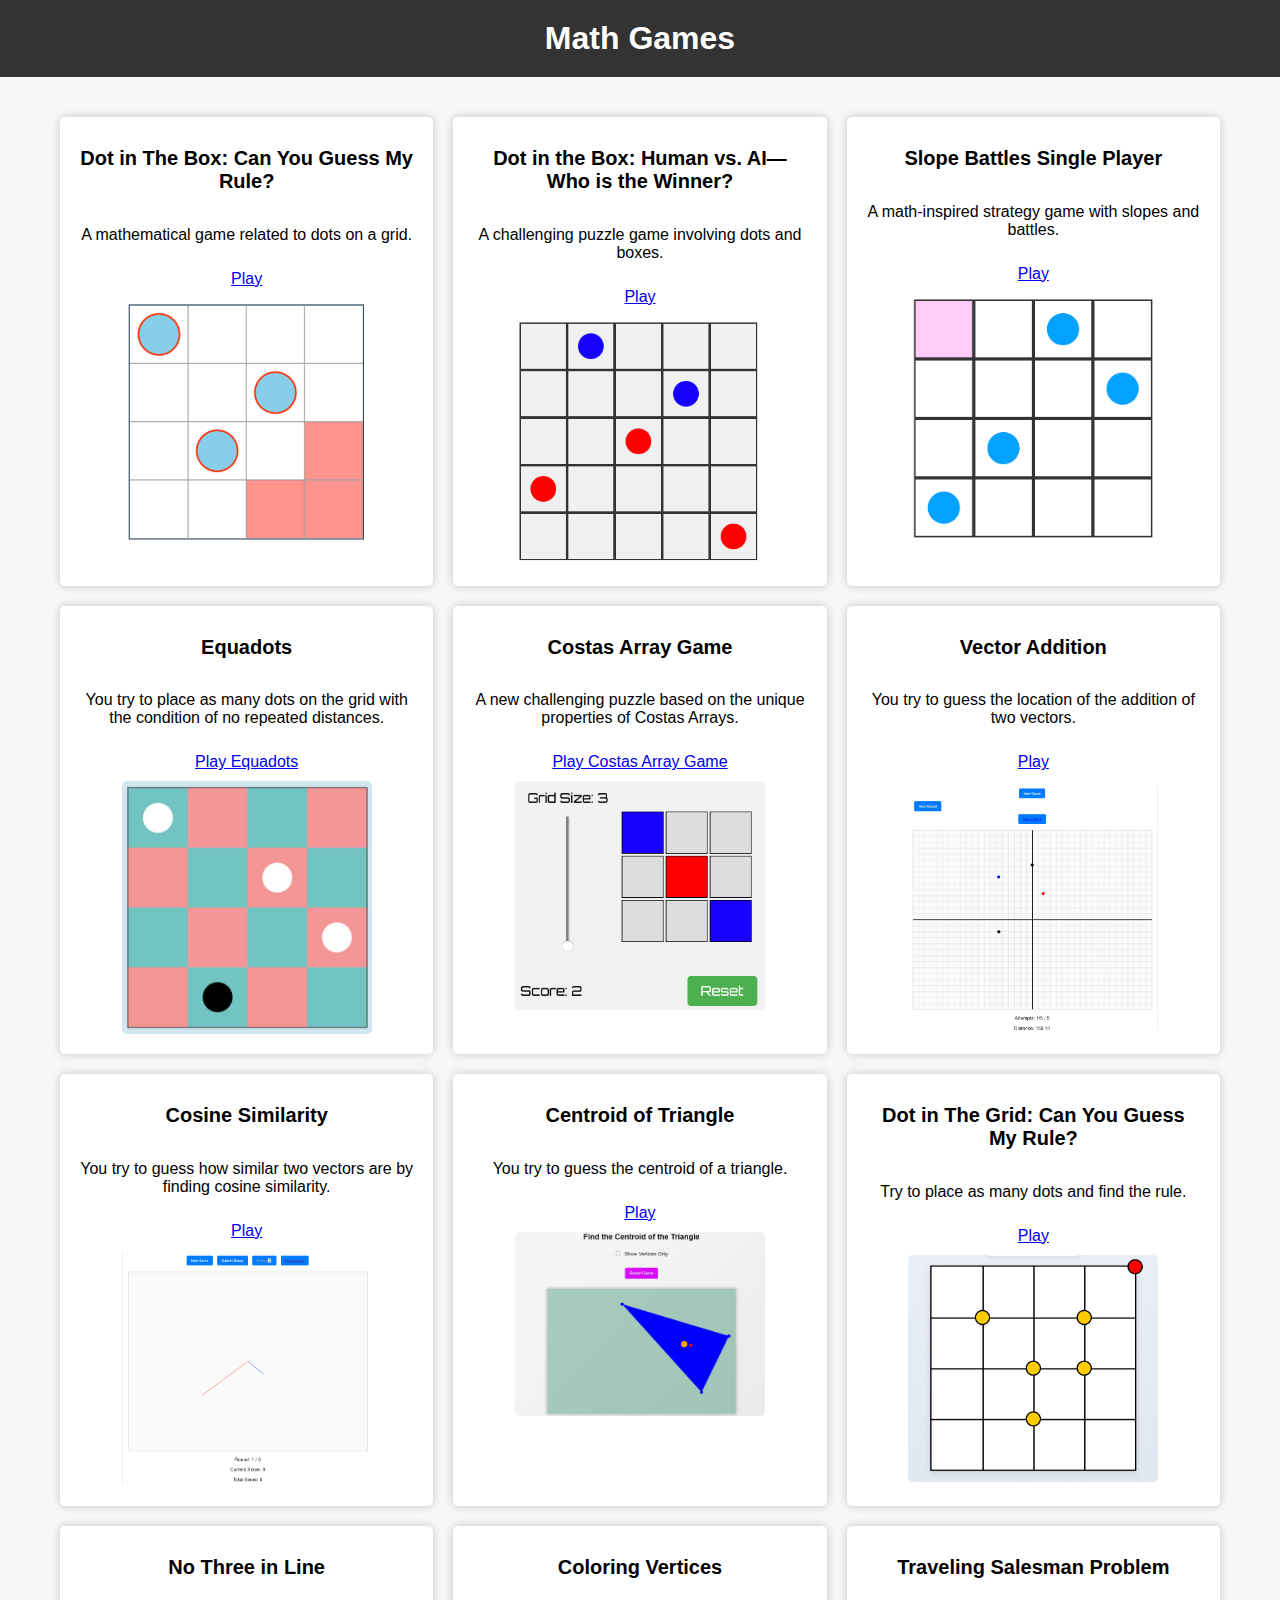
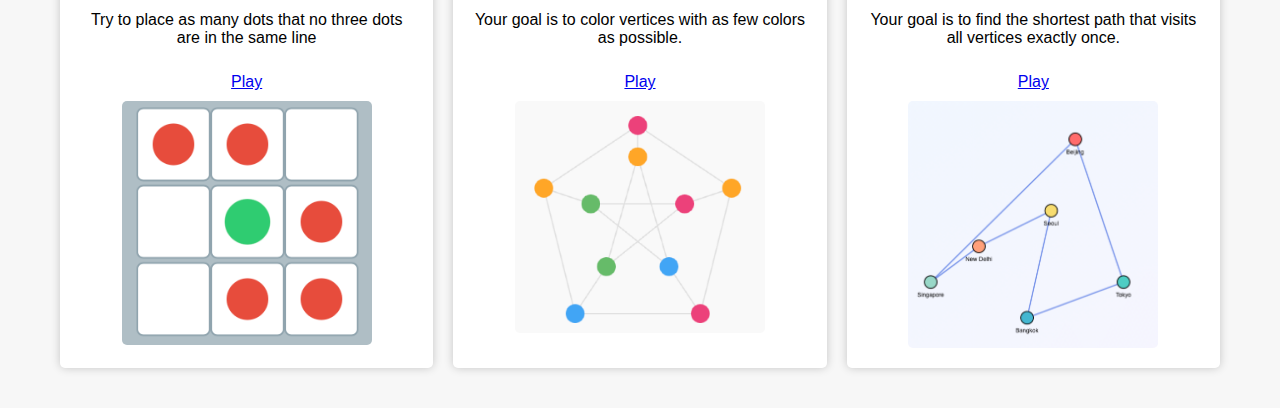
==== commit fbb544ab: "Update index.html" ====
--- a/games/index.html
+++ b/games/index.html
@@ -1,6 +1,8 @@
 <!DOCTYPE html>
-<html>
+<html lang="en">
 <head>
+    <meta charset="UTF-8">
+    <meta name="viewport" content="width=device-width, initial-scale=1.0">
     <title>Math Games</title>
     <style>
         body {
@@ -22,8 +24,16 @@
         }
 
         .container {
-            max-width: 800px;
+            max-width: 1200px; /* Adjusted width for larger screens */
             margin: 0 auto;
+            padding: 20px;
+        }
+
+        /* Grid styles */
+        .games-grid {
+            display: grid;
+            grid-template-columns: repeat(3, 1fr); /* Three games per row */
+            gap: 20px; /* Space between grid items */
             padding: 20px;
         }
 
@@ -33,8 +43,17 @@
             border-radius: 5px;
             box-shadow: 0 0 10px rgba(0, 0, 0, 0.2);
             text-align: center;
-            margin-bottom: 20px;
             transition: transform 0.3s;
+            display: flex;
+            flex-direction: column;
+            align-items: center;
+        }
+
+        .game img {
+            width: 100%; /* Ensure the image takes the full width */
+            height: auto; /* Maintain aspect ratio */
+            max-width: 250px; /* Optional: Set a max width for large screens */
+            border-radius: 5px;
         }
 
         .game:hover {
@@ -43,119 +62,118 @@
 
         .game h2 {
             font-size: 20px;
-            margin-top: 0;
+            margin-top: 10px;
         }
 
         .game p {
             font-size: 16px;
+            margin-bottom: 10px;
         }
 
-        .screenshot {
-            width: 200px; /* Set a fixed width for all images */
-            height: 150px; /* Set a fixed height for all images */
-            object-fit: contain; /* Maintain aspect ratio and fit within the specified size */
-            border: 1px solid #ccc;
-            border-radius: 5px;
+        @media (max-width: 768px) {
+            .games-grid {
+                grid-template-columns: repeat(2, 1fr); /* Two games per row for smaller screens */
+            }
         }
 
-        .about-me {
-            background-color: #fff;
-            padding: 20px;
-            border-radius: 5px;
-            box-shadow: 0 0 10px rgba(0, 0, 0, 0.2);
-            text-align: center;
-            margin-bottom: 20px;
+        @media (max-width: 500px) {
+            .games-grid {
+                grid-template-columns: 1fr; /* One game per row for mobile */
+            }
         }
     </style>
 </head>
 <body>
+    <header>
+        <h1>Math Games</h1>
+    </header>
+
     <div class="container">
-        <!-- Existing game sections -->
+        <div class="games-grid">
+            <div class="game">
+                <h2>Dot in The Box: Can You Guess My Rule?</h2>
+                <p>A mathematical game related to dots on a grid.</p>
+                <p><a href="https://reben80.github.io/DOTintBoxMax/">Play</a></p>
+                <img src="screenshot_dotintboxmax.jpg" alt="Screenshot of DOTintBoxMax" class="screenshot">
+            </div>
 
-        <div class="game">
-            <h2>Dot in The Box: Can You Guess My Rule?</h2>
-            <p>A mathematical game related to dots on a grid.</p>
-            <p><a href="https://reben80.github.io/DOTintBoxMax/">Play</a></p>
-            <img src="screenshot_dotintboxmax.jpg" alt="Screenshot of DOTintBoxMax" class="screenshot">
+            <div class="game">
+                <h2>Dot in the Box: Human vs. AI— Who is the Winner?</h2>
+                <p>A challenging puzzle game involving dots and boxes.</p>
+                <p><a href="https://reben80.github.io/DotsInBox/">Play</a></p>
+                <img src="screenshot_dotsinbox.jpg" alt="Screenshot of DotsInBox" class="screenshot">
+            </div>
+
+            <div class="game">
+                <h2>Slope Battles Single Player</h2>
+                <p>A math-inspired strategy game with slopes and battles.</p>
+                <p><a href="https://reben80.github.io/SlopeBattles/">Play</a></p>
+                <img src="screenshot_slopebattles.jpg" alt="Screenshot of Slope Battles Single Player" class="screenshot">
+            </div>
+
+            <div class="game">
+                <h2>Equadots</h2>
+                <p>You try to place as many dots on the grid with the condition of no repeated distances.</p>
+                <p><a href="https://reben80.github.io/Dquadots/">Play Equadots</a></p>
+                <img src="equadots.JPG" alt="Screenshot of Equadots" class="screenshot">
+            </div>
+
+            <div class="game">
+                <h2>Costas Array Game</h2>
+                <p>A new challenging puzzle based on the unique properties of Costas Arrays.</p>
+                <p><a href="costas-array-game.html">Play Costas Array Game</a></p>
+                <img src="costasarray.jpg" alt="Screenshot of Costas Array Game" class="screenshot">
+            </div>
+
+            <div class="game">
+                <h2>Vector Addition</h2>
+                <p>You try to guess the location of the addition of two vectors.</p>
+                <p><a href="vector_addition.html">Play</a></p>
+                <img src="vector_addition.png" alt="Screenshot of Vector Addition" class="screenshot">
+            </div>
+
+            <div class="game">
+                <h2>Cosine Similarity</h2>
+                <p>You try to guess how similar two vectors are by finding cosine similarity.</p>
+                <p><a href="cosine_similarity.html">Play</a></p>
+                <img src="cosine_similarty.png" alt="Screenshot of Cosine Similarity" class="screenshot">
+            </div>
+
+            <div class="game">
+                <h2>Centroid of Triangle</h2>
+                <p>You try to guess the centroid of a triangle.</p>
+                <p><a href="centroid-finder-game.html">Play</a></p>
+                <img src="centroid_of_triangle.JPG" alt="Screenshot of Centroid of Triangle" class="screenshot">
+            </div>
+
+            <div class="game">
+                <h2>Dot in The Grid: Can You Guess My Rule?</h2>
+                <p>Try to place as many dots and find the rule.</p>
+                <p><a href="NoIIIgame.html">Play</a></p>
+                <img src="NoIIIgame.jpeg" alt="Screenshot of Dot in The Grid" class="screenshot">
+            </div>
+
+            <div class="game">
+                <h2>No Three in Line</h2>
+                <p>Try to place as many dots that no three dots are in the same line</p>
+                <p><a href="no-three-in-a-row.html">Play</a></p>
+                <img src="no-three-in-a-row.jpeg" alt="Screenshot of No Three in Line" class="screenshot">
+            </div>
+
+            <div class="game">
+                <h2>Coloring Vertices</h2>
+                <p>Your goal is to color vertices with as few colors as possible.</p>
+                <p><a href="graph-coloring.html">Play</a></p>
+                <img src="graph-coloring.jpeg" alt="Screenshot of Coloring Vertices" class="screenshot">
+            </div>
+
+            <div class="game">
+                <h2>Traveling Salesman Problem</h2>
+                <p>Your goal is to find the shortest path that visits all vertices exactly once.</p>
+                <p><a href="https://traveling-salesman-game.vercel.app" target="_blank">Play</a></p>
+                <img src="TSP.png" alt="Screenshot of Traveling Salesman Problem Game" class="screenshot">
+            </div>
         </div>
-        
-        <div class="game">
-            <h2>Dot in the Box: Human vs. AI— Who is the Winner?</h2>
-            <p>A challenging puzzle game involving dots and boxes.</p>
-            <p><a href="https://reben80.github.io/DotsInBox/">Play</a></p>
-            <img src="screenshot_dotsinbox.jpg" alt="Screenshot of DotsInBox" class="screenshot">
-        </div>
-
-        <div class="game">
-            <h2>Slope Battles Single Player</h2>
-            <p>A math-inspired strategy game with slopes and battles.</p>
-            <p><a href="https://reben80.github.io/SlopeBattles/">Play</a></p>
-            <img src="screenshot_slopebattles.jpg" alt="Screenshot of Slope Battles Single Player" class="screenshot">
-        </div>
-    
-        <div class="game">
-            <h2>Equadots</h2>
-            <p>You try to place as many dots on the grid with the condition of no repeated distances.</p>
-            <p><a href="https://reben80.github.io/Dquadots/">Play Equadots</a></p>
-            <img src="equadots.JPG" alt="Single Player" class="screenshot">
-        </div>
-
-        <div class="game">
-            <h2>Costas Array Game</h2>
-            <p>A new challenging puzzle based on the unique properties of Costas Arrays.</p>
-            <p><a href="costas-array-game.html">Play Costas Array Game</a></p>
-            <img src="costasarray.jpg" alt="Screenshot of Costas Array Game" class="screenshot">
-        </div>
-   
-        <div class="game">
-            <h2>Vector Addition</h2>
-            <p>You try to guess the location of the addition of two vectors.</p>
-            <p><a href="vector_addition.html">Play</a></p>
-            <img src="vector_addition.png" alt="Single Player" class="screenshot">
-        </div>
-    
-        <div class="game">
-            <h2>Cosine Similarity</h2>
-            <p>You try to guess how similar two vectors are by finding cosine similarity.</p>
-            <p><a href="cosine_similarity.html">Play</a></p>
-            <img src="cosine_similarty.png" alt="Single Player" class="screenshot">
-        </div>
-
-        <div class="game">
-            <h2>Centroid of Triangle</h2>
-            <p>You try to guess the centroid of a triangle.</p>
-            <p><a href="centroid-finder-game.html">Play</a></p>
-            <img src="centroid_of_triangle.JPG" alt="Single Player" class="screenshot">
-        </div>
-
-        <div class="game">
-            <h2>Dot in The Grid: Can You Guess My Rule?</h2>
-            <p>Try to place as many dots and find the rule.</p>
-            <p><a href="NoIIIgame.html">Play</a></p>
-            <img src="NoIIIgame.jpeg" alt="Screenshot of No Three in a Line Game" class="screenshot">
-        </div>
-
-        <div class="game">
-            <h2>No Three in Line</h2>
-            <p>Try to place as many dots that no three dots are in the same line</p>
-            <p><a href="no-three-in-a-row.html">Play</a></p>
-            <img src="no-three-in-a-row.jpeg" alt="Screenshot of No Three in a Line Game" class="screenshot">
-        </div>
-
-        <div class="game">
-            <h2>Coloring Vertices</h2>
-            <p>Your goals is to color vertices with few number of color </p>
-            <p><a href="graph-coloring.html">Play</a></p>
-            <img src="graph-coloring.jpeg" alt="Screenshot of No Three in a Line Game" class="screenshot">
-        </div>
-
-        <div class="game">
-    <h2>Traveling Salesman Problem</h2>
-    <p>Your goal is to find the shortest path that visits all vertices exactly once.</p>
-    <p><a href="https://traveling-salesman-game.vercel.app" target="_blank">Play</a></p>
-    <img src="TSP.png" alt="Screenshot of Traveling Salesman Problem Game" class="screenshot">
-</div>
-
     </div>
 </body>
 </html>
